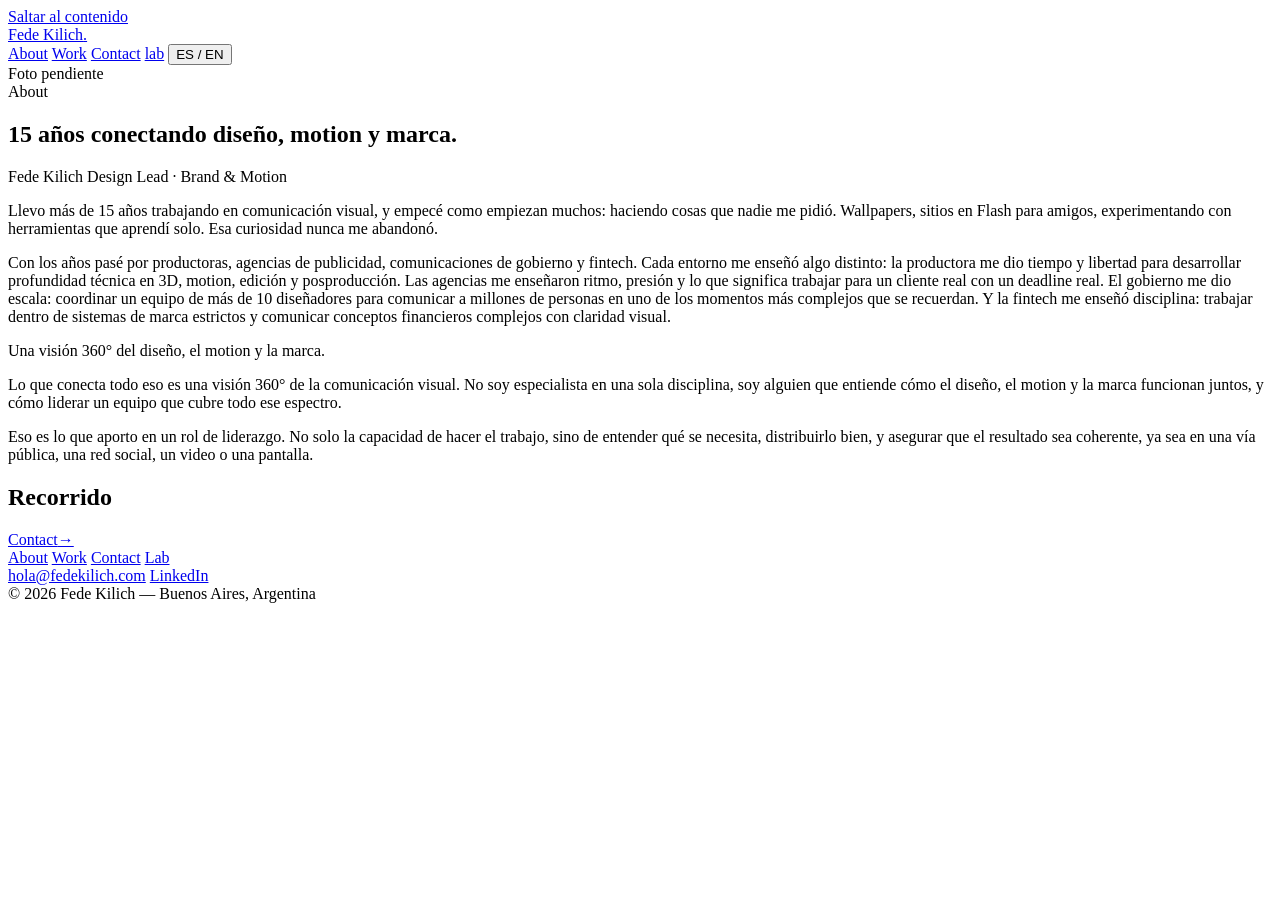
==== about.html @ 39ba639b "Add portfolio preview: root pages" ====
<!DOCTYPE html>
<html lang="es">
<head>
<meta charset="utf-8">
<meta name="viewport" content="width=device-width, initial-scale=1">
<meta name="robots" content="noindex, nofollow">
<title data-i18n="pagina.about.title">About — Fede Kilich</title>
<meta name="description" data-i18n-content="pagina.about.description" content="Design Lead · Brand &amp; Motion. 15 años conectando diseño, motion y marca.">

<link rel="preconnect" href="https://fonts.googleapis.com">
<link rel="preconnect" href="https://fonts.gstatic.com" crossorigin>
<link href="https://fonts.googleapis.com/css2?family=Big+Shoulders+Display:wght@700;900&amp;family=Inter:wght@400;500;600;800&amp;display=swap" rel="stylesheet">

<link rel="modulepreload" href="assets/js/site.js">
<link rel="modulepreload" href="data/i18n.js">
<link rel="modulepreload" href="data/strings.js">

<link rel="stylesheet" href="assets/css/base.css">
<link rel="stylesheet" href="assets/css/about.css">
</head>
<body>

<a class="skip-link" href="#main" data-i18n="nav.skip">Saltar al contenido</a>

<header class="site-header">
  <div class="shell site-header__inner">
    <a class="wordmark" href="index.html">Fede Kilich<span>.</span></a>
    <nav class="site-nav" data-i18n-aria-label="nav.primary" aria-label="Navegación principal">
      <a class="site-nav__link" href="about.html" aria-current="page" data-i18n="nav.about">About</a>
      <a class="site-nav__link" href="all-work.html" data-i18n="nav.work">Work</a>
      <a class="site-nav__link" href="contact.html" data-i18n="nav.contact">Contact</a>
      <a class="site-nav__link site-nav__link--lab" href="lab.html" data-text="lab" data-i18n="nav.lab">lab</a>
      <button type="button" class="lang-toggle" data-i18n-aria-label="nav.langLabel" aria-label="Cambiar idioma a inglés">
        <span class="lang-toggle__opt is-active" data-lang="es">ES</span>
        <span aria-hidden="true">/</span>
        <span class="lang-toggle__opt" data-lang="en">EN</span>
      </button>
    </nav>
  </div>
</header>

<main id="main">

  <!-- Intro: foto + titular -->
  <section class="shell about-intro">
    <div class="about-photo">
      <!-- TODO: reemplazar por la foto real de Fede (PRD §8) -->
      <div class="about-photo__placeholder">
        <span class="about-photo__label" data-i18n="about.photoPending">Foto pendiente</span>
      </div>
    </div>
    <div>
      <span class="eyebrow about-intro__eyebrow" data-i18n="about.eyebrow">About</span>
      <h1 class="display about-intro__title" data-i18n="about.title">15 años conectando diseño, motion y marca.</h1>
      <div class="about-intro__meta">
        <span class="about-intro__name" data-i18n="about.name">Fede Kilich</span>
        <span class="about-intro__role" data-i18n="about.role">Design Lead · Brand &amp; Motion</span>
      </div>
    </div>
  </section>

  <!-- Narrativa -->
  <section class="shell about-story">
    <div class="about-story__split">
      <div class="about-story__lead">
        <p data-i18n="about.p1">Llevo más de 15 años trabajando en comunicación visual, y empecé como empiezan muchos: haciendo cosas que nadie me pidió. Wallpapers, sitios en Flash para amigos, experimentando con herramientas que aprendí solo. Esa curiosidad nunca me abandonó.</p>
        <p data-i18n="about.p2">Con los años pasé por productoras, agencias de publicidad, comunicaciones de gobierno y fintech. Cada entorno me enseñó algo distinto: la productora me dio tiempo y libertad para desarrollar profundidad técnica en 3D, motion, edición y posproducción. Las agencias me enseñaron ritmo, presión y lo que significa trabajar para un cliente real con un deadline real. El gobierno me dio escala: coordinar un equipo de más de 10 diseñadores para comunicar a millones de personas en uno de los momentos más complejos que se recuerdan. Y la fintech me enseñó disciplina: trabajar dentro de sistemas de marca estrictos y comunicar conceptos financieros complejos con claridad visual.</p>
      </div>
      <div class="about-story__aside">
        <p class="display about-story__quote" data-i18n="about.quote">Una visión 360° del diseño, el motion y la marca.</p>
      </div>
    </div>
    <div class="about-story__rest">
      <p data-i18n="about.p3">Lo que conecta todo eso es una visión 360° de la comunicación visual. No soy especialista en una sola disciplina, soy alguien que entiende cómo el diseño, el motion y la marca funcionan juntos, y cómo liderar un equipo que cubre todo ese espectro.</p>
      <p data-i18n="about.p4">Eso es lo que aporto en un rol de liderazgo. No solo la capacidad de hacer el trabajo, sino de entender qué se necesita, distribuirlo bien, y asegurar que el resultado sea coherente, ya sea en una vía pública, una red social, un video o una pantalla.</p>
    </div>
  </section>

  <!-- Recorrido -->
  <section class="shell about-path">
    <h2 class="display about-path__title" data-i18n="about.timelineTitle">Recorrido</h2>

    <div class="timeline" id="timeline">
      <span class="timeline__track" aria-hidden="true"></span>
      <span class="timeline__fill" aria-hidden="true"></span>
      <!-- Los hitos los construye assets/js/about.js -->
      <div class="timeline__rows" id="timeline-rows"></div>
    </div>

    <div class="about-path__cta">
      <a class="btn-ghost" href="contact.html">
        <span data-i18n="nav.contact">Contact</span><span aria-hidden="true">→</span>
      </a>
    </div>
  </section>

</main>

<footer class="site-footer">
  <div class="shell site-footer__inner">
    <nav class="site-footer__nav" data-i18n-aria-label="nav.footer" aria-label="Navegación del pie">
      <a href="about.html" data-i18n="nav.about">About</a>
      <a href="all-work.html" data-i18n="nav.work">Work</a>
      <a href="contact.html" data-i18n="nav.contact">Contact</a>
      <a class="is-lab" href="lab.html">Lab</a>
    </nav>
    <div class="site-footer__links">
      <!-- TODO: email definitivo pendiente de confirmar (PRD §5.6) -->
      <a href="contact.html">hola@fedekilich.com</a>
      <a href="https://www.linkedin.com/in/fedekilich" target="_blank" rel="noopener">LinkedIn</a>
    </div>
    <span class="site-footer__meta">
      <span data-i18n="footer.rights">© 2026 Fede Kilich</span> —
      <span data-i18n="footer.location">Buenos Aires, Argentina</span>
    </span>
  </div>
</footer>

<script type="module" src="assets/js/about.js"></script>
</body>
</html>
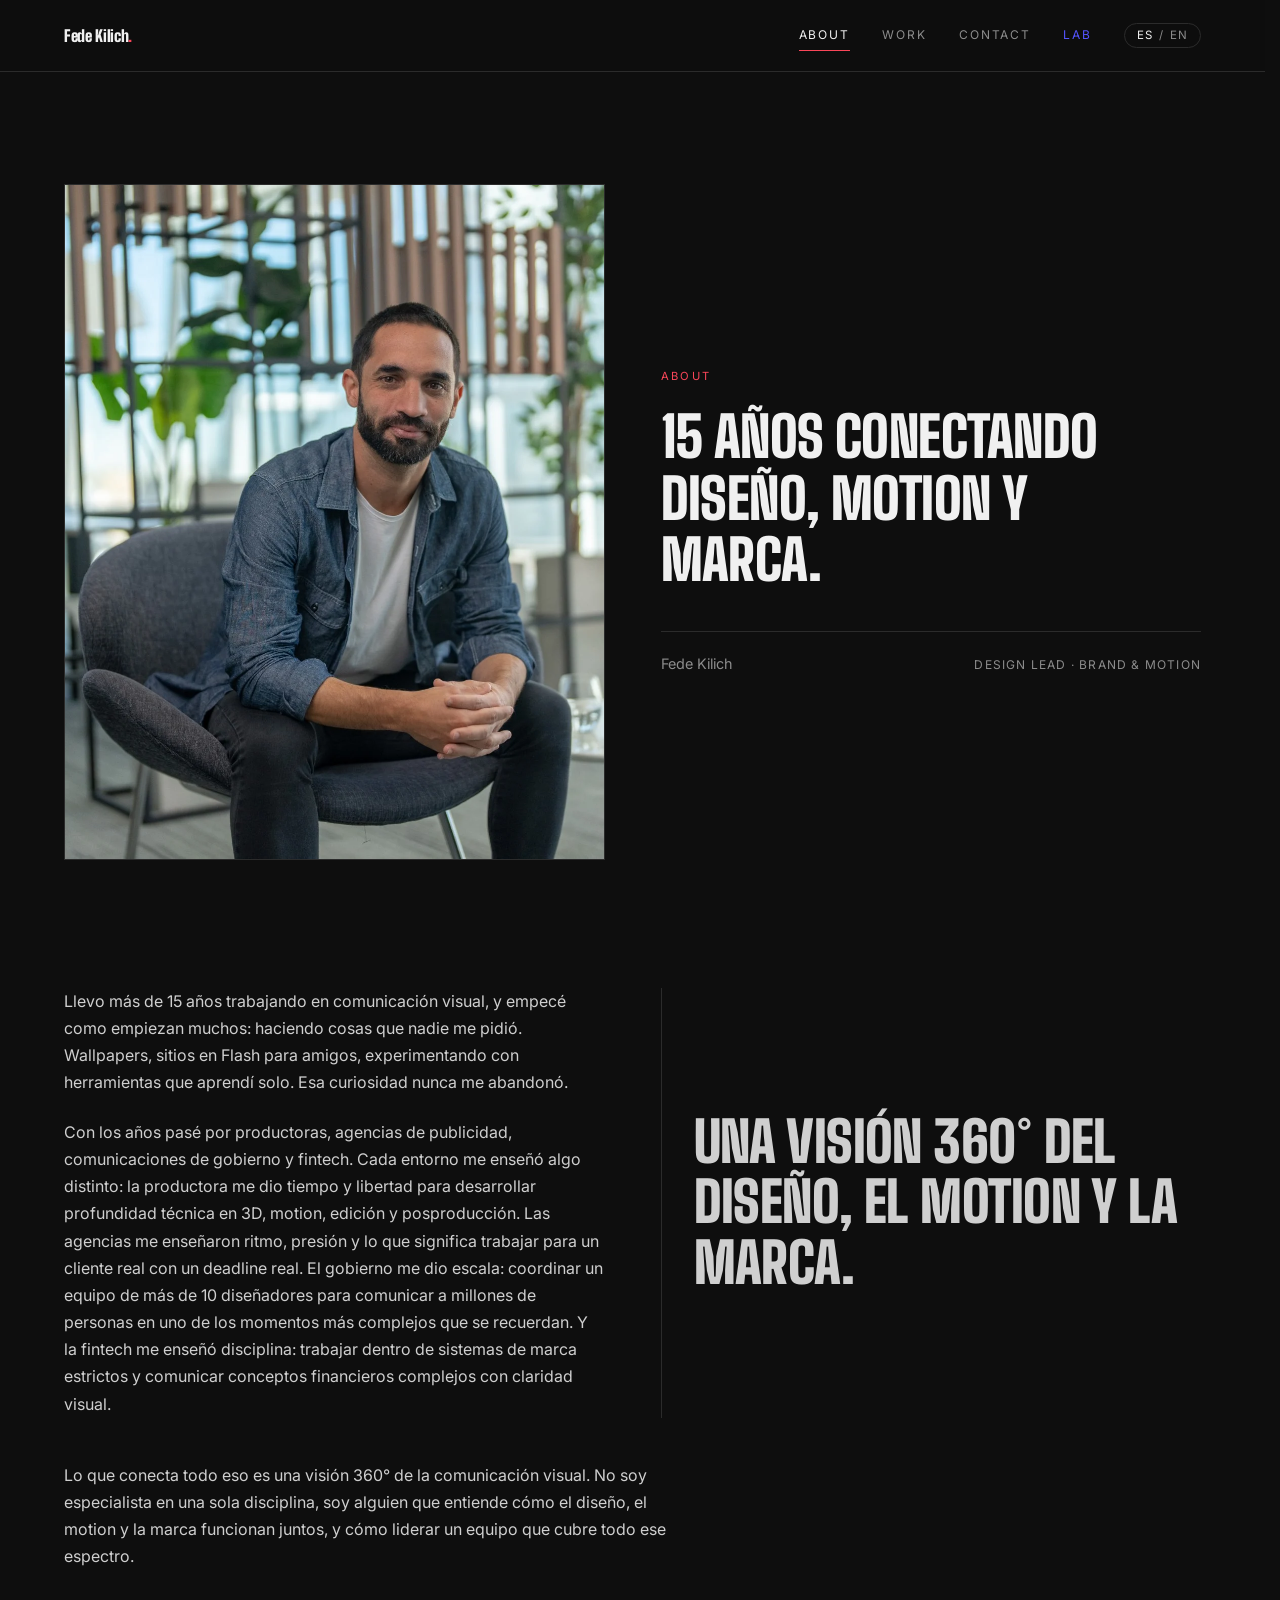
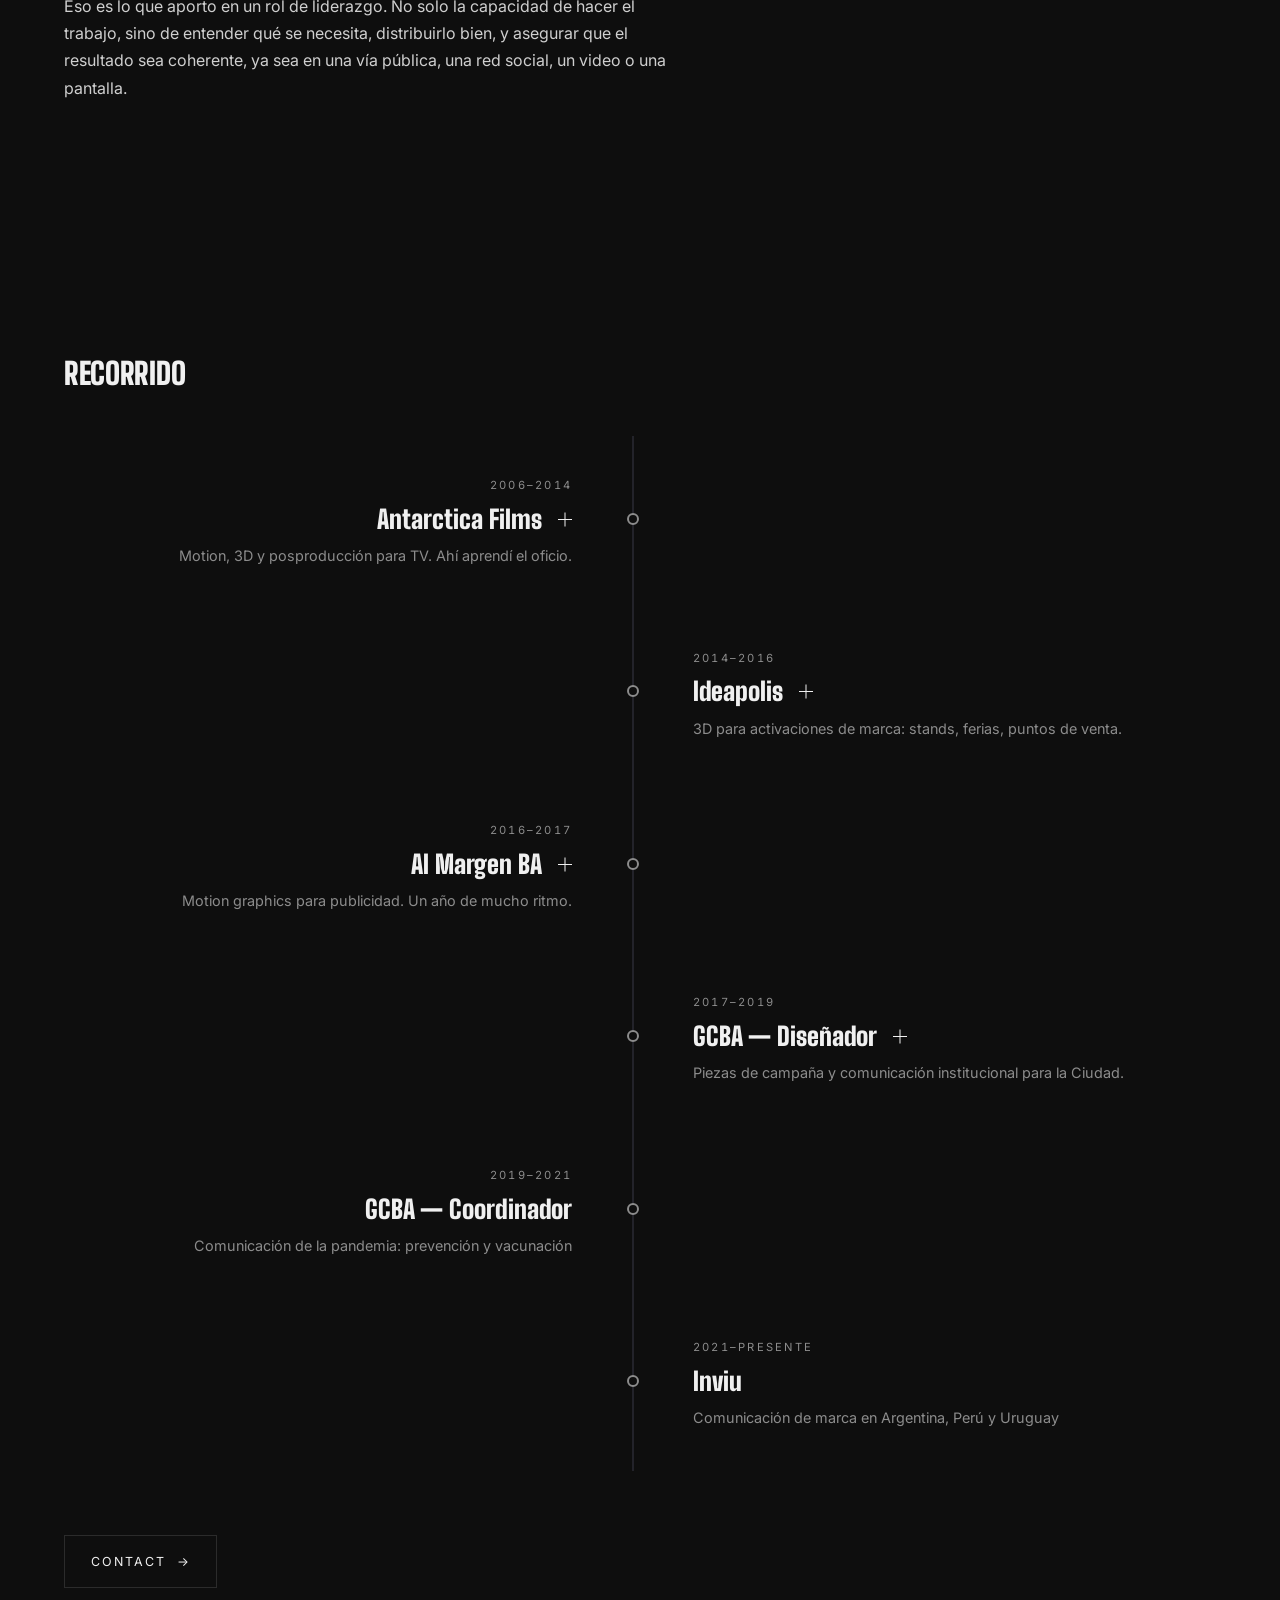
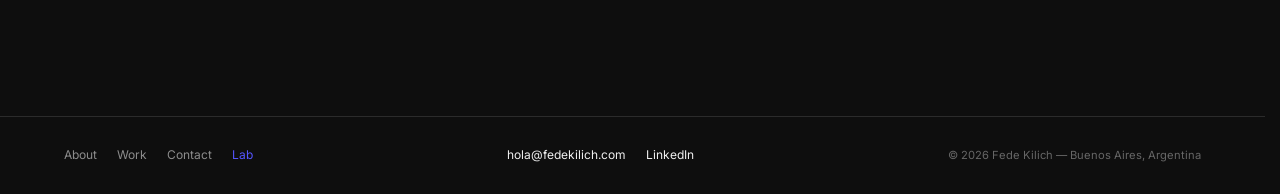
==== commit 29e4ab15: "La foto de About, en lugar del recuadro pendiente Retrato recortado a 4:5 para el hueco de la intro," ====
--- a/about.html
+++ b/about.html
@@ -44,10 +44,12 @@
   <!-- Intro: foto + titular -->
   <section class="shell about-intro">
     <div class="about-photo">
-      <!-- TODO: reemplazar por la foto real de Fede (PRD §8) -->
-      <div class="about-photo__placeholder">
-        <span class="about-photo__label" data-i18n="about.photoPending">Foto pendiente</span>
-      </div>
+      <img class="about-photo__img"
+           src="assets/img/fede-kilich-retrato.webp"
+           width="1066" height="1333"
+           decoding="async"
+           data-i18n-alt="about.photoAlt"
+           alt="Fede Kilich sentado, mirando a cámara.">
     </div>
     <div>
       <span class="eyebrow about-intro__eyebrow" data-i18n="about.eyebrow">About</span>
--- a/assets/css/base.css
+++ b/assets/css/base.css
@@ -0,0 +1,522 @@
+/* ============================================================
+   Fede Kilich — base
+   Tokens, reset, tipografía, header y footer compartidos.
+   ============================================================ */
+
+:root {
+  /* Paleta sitio principal */
+  --bg: #0e0e0e;
+  --surface: #161616;
+  --line: #2b2b2b;
+  --line-track: #23232a;
+  --text: #f0f0f0;
+  --text-soft: #cfcfcf;
+  --muted: #8c8c8c;
+  --muted-dim: #666;
+  --accent: #fa4659;
+  /* Acento de la sección Lab (mutación intencional) */
+  --lab: #5555ff;
+
+  --header-bg: rgba(14, 14, 14, 0.82);
+
+  /* Fondo de los bloques de media todavía sin material real */
+  --ph-bg:
+    radial-gradient(120% 120% at 15% 0%, rgba(250, 70, 89, 0.22) 0%, transparent 55%),
+    linear-gradient(140deg, #1a1a1a 0%, #0f0f0f 100%);
+
+  --font-display: "Big Shoulders Display", "Arial Narrow", sans-serif;
+  --font-body: "Inter", system-ui, -apple-system, "Segoe UI", sans-serif;
+
+  /* Grilla del sitio */
+  --shell-max: 1440px;
+  --shell-pad: clamp(1.25rem, 5vw, 5rem);
+
+  /* Escalas tipográficas recurrentes */
+  --fs-display: clamp(1.9rem, 4.4vw, 3.5rem);
+  --fs-section: clamp(1.4rem, 3vw, 1.9rem);
+  --fs-nav: 0.75rem;
+  --fs-eyebrow: 0.7rem;
+
+  --ease-out: cubic-bezier(0.22, 1, 0.36, 1);
+}
+
+*,
+*::before,
+*::after { box-sizing: border-box; }
+
+html {
+  -webkit-text-size-adjust: 100%;
+  /* La barra de scroll reserva su lugar siempre. Sin esto, pasar de una página
+     que scrollea a una que no —o el momento en que llegan los datos y la página
+     crece— cambia el ancho útil 15px y corre todo el contenido de costado. */
+  scrollbar-gutter: stable;
+}
+
+body {
+  margin: 0;
+  background: var(--bg);
+  color: var(--text);
+  font-family: var(--font-body);
+  font-size: 1rem;
+  line-height: 1.7;
+  overflow-x: hidden;
+  -webkit-font-smoothing: antialiased;
+
+  /* El footer queda abajo aunque la página sea corta */
+  display: flex;
+  flex-direction: column;
+  min-height: 100vh;
+}
+
+main { flex: 1 0 auto; }
+
+::selection { background: var(--accent); color: #fff; }
+
+img, video { max-width: 100%; display: block; }
+
+/* Una clase con display propio le gana a [hidden] si no forzamos */
+[hidden] { display: none !important; }
+
+/* Foco visible y consistente en todo lo interactivo */
+:where(a, button, [tabindex]):focus-visible {
+  outline: 2px solid var(--accent);
+  outline-offset: 3px;
+  border-radius: 2px;
+}
+
+.u-visually-hidden {
+  position: absolute;
+  width: 1px; height: 1px;
+  padding: 0; margin: -1px;
+  overflow: hidden;
+  clip-path: inset(50%);
+  white-space: nowrap;
+}
+
+/* Salto directo al contenido para navegación por teclado */
+.skip-link {
+  position: absolute;
+  left: var(--shell-pad);
+  top: -100%;
+  z-index: 200;
+  padding: 0.75rem 1.25rem;
+  background: var(--accent);
+  color: #fff;
+  font-size: var(--fs-nav);
+  text-transform: uppercase;
+  letter-spacing: 0.16em;
+  text-decoration: none;
+}
+.skip-link:focus-visible { top: 0.75rem; }
+
+/* --- Contenedor de página ------------------------------------ */
+.shell {
+  width: 100%;
+  max-width: var(--shell-max);
+  margin-inline: auto;
+  padding-inline: var(--shell-pad);
+}
+
+/* --- Tipografía compartida ----------------------------------- */
+.display {
+  font-family: var(--font-display);
+  font-weight: 900;
+  text-transform: uppercase;
+  line-height: 1.1;
+  letter-spacing: -0.01em;
+  margin: 0;
+}
+
+.eyebrow {
+  display: block;
+  font-size: var(--fs-eyebrow);
+  text-transform: uppercase;
+  letter-spacing: 0.22em;
+  color: var(--accent);
+}
+
+/* --- Header --------------------------------------------------- */
+.site-header {
+  position: sticky;
+  top: 0;
+  z-index: 100;
+  min-height: 72px;
+  display: flex;
+  align-items: center;
+  background: var(--header-bg);
+  backdrop-filter: blur(14px);
+  -webkit-backdrop-filter: blur(14px);
+  border-bottom: 1px solid var(--line);
+}
+
+.site-header__inner {
+  display: flex;
+  align-items: center;
+  justify-content: space-between;
+  flex-wrap: wrap;
+  gap: 0.75rem 1.5rem;
+}
+
+.wordmark {
+  font-family: var(--font-display);
+  font-weight: 900;
+  font-size: 1rem;
+  letter-spacing: -0.02em;
+  white-space: nowrap;
+  color: var(--text);
+  text-decoration: none;
+}
+.wordmark span { color: var(--accent); }
+
+.site-nav {
+  display: flex;
+  align-items: center;
+  gap: clamp(0.75rem, 2.5vw, 2.25rem);
+  flex-wrap: wrap;
+}
+
+.site-nav__link {
+  position: relative;
+  padding-block: 0.35rem;
+  font-size: var(--fs-nav);
+  text-transform: uppercase;
+  letter-spacing: 0.16em;
+  color: var(--muted);
+  text-decoration: none;
+  transition: color 0.25s ease;
+}
+
+/* Subrayado de acento: entra desde la izquierda, sale hacia la derecha.
+   El link a Lab queda afuera — sus dos pseudo son las copias del glitch, y su
+   subrayado (azul, no magenta) se dibuja con background más abajo. */
+.site-nav__link:not(.site-nav__link--lab)::after {
+  content: "";
+  position: absolute;
+  left: 0;
+  bottom: 0;
+  width: 100%;
+  height: 1px;
+  background: var(--accent);
+  transform: scaleX(0);
+  transform-origin: right;
+  transition: transform 0.35s var(--ease-out);
+}
+
+.site-nav__link:hover { color: var(--text); }
+.site-nav__link[aria-current="page"] { color: var(--text); }
+
+.site-nav__link:not(.site-nav__link--lab):hover::after,
+.site-nav__link:not(.site-nav__link--lab)[aria-current="page"]::after {
+  transform: scaleX(1);
+  transform-origin: left;
+}
+/* ─── Item "Lab" del nav ──────────────────────────────────────────────────
+   El subrayado se dibuja con background en vez de ::after, para dejar los dos
+   pseudo-elementos libres: son las copias del glitch de hover.
+   ---------------------------------------------------------------------- */
+.site-nav__link--lab {
+  color: var(--lab);
+  background-image: linear-gradient(var(--lab), var(--lab));
+  background-repeat: no-repeat;
+  background-position: 100% 100%;
+  background-size: 0 1px;
+  transition: background-size 0.35s var(--ease-out), color 0.25s ease;
+}
+.site-nav__link--lab:hover {
+  color: var(--lab);
+  background-position: 0 100%;
+  background-size: 100% 1px;
+}
+
+/* Glitch corto al entrar el hover — una sola pasada, 180ms.
+   Se omite en touch (sin hover) y con prefers-reduced-motion. */
+@media (hover: hover) and (pointer: fine) and (prefers-reduced-motion: no-preference) {
+  .site-nav__link--lab::before,
+  .site-nav__link--lab::after {
+    content: "";
+    position: absolute;
+    left: 0;
+    top: 0;
+    padding-block: inherit;
+    white-space: nowrap;
+    pointer-events: none;
+    opacity: 0;
+  }
+
+  /* El texto duplicado sólo existe mientras dura el hover: fuera de ahí no
+     hay nada que un lector de pantalla pueda leer de más. */
+  .site-nav__link--lab:hover::before,
+  .site-nav__link--lab:hover::after { content: attr(data-text); }
+
+  .site-nav__link--lab:hover { animation: lab-nav-shift 180ms steps(1, end) 1; }
+
+  /* Canales fijos: el split tiene que leerse rojo/cian, no seguir al acento */
+  .site-nav__link--lab:hover::before {
+    color: #fa4659;
+    animation: lab-nav-rojo 180ms steps(1, end) 1;
+  }
+  .site-nav__link--lab:hover::after {
+    color: #4dffff;
+    animation: lab-nav-cian 180ms steps(1, end) 1;
+  }
+
+  @keyframes lab-nav-shift {
+    0%   { transform: translateX(0); }
+    22%  { transform: translateX(3px); }
+    44%  { transform: translateX(-2px); }
+    66%  { transform: translateX(1px); }
+    80%, 100% { transform: translateX(0); }
+  }
+
+  /* Las copias hacen RGB split y block displacement a la vez: cada una se
+     recorta en una franja distinta del label y se corre para su lado. */
+  @keyframes lab-nav-rojo {
+    0%   { opacity: 0; transform: translateX(0); clip-path: inset(0 0 55% 0); }
+    22%  { opacity: 0.9; transform: translateX(-2px); clip-path: inset(0 0 55% 0); }
+    44%  { opacity: 0.9; transform: translateX(-4px); clip-path: inset(38% 0 22% 0); }
+    66%  { opacity: 0.75; transform: translateX(-1px); clip-path: inset(0 0 62% 0); }
+    80%, 100% { opacity: 0; transform: translateX(0); }
+  }
+  @keyframes lab-nav-cian {
+    0%   { opacity: 0; transform: translateX(0); clip-path: inset(52% 0 0 0); }
+    22%  { opacity: 0.9; transform: translateX(2px); clip-path: inset(52% 0 0 0); }
+    44%  { opacity: 0.9; transform: translateX(4px); clip-path: inset(20% 0 45% 0); }
+    66%  { opacity: 0.75; transform: translateX(1px); clip-path: inset(60% 0 0 0); }
+    80%, 100% { opacity: 0; transform: translateX(0); }
+  }
+}
+
+.lang-toggle {
+  display: flex;
+  align-items: center;
+  gap: 0.35rem;
+  font-family: var(--font-body);
+  font-size: 0.72rem;
+  letter-spacing: 0.1em;
+  background: none;
+  border: 1px solid var(--line);
+  border-radius: 999px;
+  padding: 0.3rem 0.75rem;
+  color: var(--muted);
+  cursor: pointer;
+  transition: border-color 0.25s ease;
+}
+.lang-toggle:hover { border-color: var(--muted); }
+.lang-toggle__opt { color: var(--muted); transition: color 0.25s ease; }
+.lang-toggle__opt.is-active { color: var(--text); }
+
+/* --- Footer --------------------------------------------------- */
+.site-footer {
+  border-top: 1px solid var(--line);
+  padding-block: 1.75rem;
+}
+
+.site-footer__inner {
+  display: flex;
+  flex-wrap: wrap;
+  align-items: baseline;
+  justify-content: space-between;
+  gap: 0.85rem 2rem;
+}
+
+.site-footer__nav,
+.site-footer__links {
+  display: flex;
+  gap: 1.25rem;
+  flex-wrap: wrap;
+}
+
+.site-footer a {
+  font-size: var(--fs-nav);
+  text-decoration: none;
+  transition: color 0.25s ease;
+}
+.site-footer__nav a { color: var(--muted); }
+.site-footer__nav a:hover { color: var(--text); }
+.site-footer__nav a.is-lab { color: var(--lab); }
+.site-footer__links a { color: var(--text); }
+.site-footer__links a:hover { color: var(--accent); }
+
+.site-footer__meta {
+  font-size: var(--fs-eyebrow);
+  color: var(--muted-dim);
+}
+
+/* --- Botón / link de acción ----------------------------------- */
+.btn-ghost {
+  display: inline-flex;
+  align-items: center;
+  gap: 0.7rem;
+  font-family: var(--font-body);
+  font-size: 0.78rem;
+  text-transform: uppercase;
+  letter-spacing: 0.16em;
+  padding: 0.95rem 1.6rem;
+  border: 1px solid var(--line);
+  color: var(--text);
+  text-decoration: none;
+  background: none;
+  cursor: pointer;
+  transition: border-color 0.25s ease, background 0.25s ease;
+}
+.btn-ghost:hover {
+  border-color: var(--accent);
+  background: var(--surface);
+}
+
+/* --- Preferencia de movimiento reducido ----------------------- */
+@media (prefers-reduced-motion: reduce) {
+  *,
+  *::before,
+  *::after {
+    animation-duration: 0.001ms !important;
+    animation-iteration-count: 1 !important;
+    transition-duration: 0.001ms !important;
+    scroll-behavior: auto !important;
+  }
+}
+
+/* ============================================================
+   Componentes compartidos entre páginas
+   ============================================================ */
+
+/* --- Encabezado de página (eyebrow + título + intro) ---------- */
+.page-hero { padding-top: clamp(3rem, 9vw, 7rem); }
+.page-hero__eyebrow { margin-bottom: 1.25rem; }
+.page-hero__title { font-size: clamp(2.25rem, 7vw, 5.5rem); }
+.page-hero__intro {
+  max-width: 52ch;
+  margin: 1.5rem 0 0;
+  font-size: clamp(1rem, 1.6vw, 1.25rem);
+  color: var(--muted);
+  line-height: 1.6;
+}
+
+/* --- Placeholder de media (hasta cargar imágenes/videos reales) */
+.media-ph {
+  position: relative;
+  overflow: hidden;
+  background: var(--surface);
+  border: 1px solid var(--line);
+  transition: border-color 0.3s ease;
+}
+.media-ph__inner {
+  position: relative;
+  width: 100%;
+  height: 100%;
+  display: grid;
+  place-items: center;
+  background: var(--ph-bg);
+}
+.media-ph__label {
+  position: relative;
+  z-index: 1;
+  text-align: center;
+  padding: 1.5rem;
+  font-size: 0.72rem;
+  letter-spacing: 0.2em;
+  text-transform: uppercase;
+  color: var(--muted);
+}
+.media-ph__name {
+  display: block;
+  font-family: var(--font-display);
+  font-weight: 900;
+  font-size: clamp(1.1rem, 2.4vw, 2rem);
+  letter-spacing: -0.02em;
+  color: rgba(240, 240, 240, 0.55);
+  margin-bottom: 0.5rem;
+  text-transform: none;
+}
+
+/* Variante con imagen real: mismo marco, la foto llena el cuadro */
+.media-ph--foto .media-ph__img {
+  display: block;
+  width: 100%;
+  height: 100%;
+  object-fit: cover;
+}
+
+/* --- Card de caso (Home y All Works) -------------------------- */
+.case-grid {
+  display: grid;
+  gap: clamp(2rem, 5vw, 4.5rem);
+  grid-template-columns: repeat(auto-fit, minmax(280px, 1fr));
+}
+
+.case-card {
+  display: block;
+  position: relative;
+  text-decoration: none;
+  color: inherit;
+}
+.case-card__media { aspect-ratio: 4 / 3; }
+.case-card:hover .media-ph { border-color: var(--accent); }
+.case-card:hover .case-card__title { color: var(--accent); }
+
+.case-card__meta {
+  display: flex;
+  align-items: baseline;
+  justify-content: space-between;
+  gap: 1rem;
+  margin-top: 1.25rem;
+}
+.case-card__client {
+  font-size: 0.72rem;
+  letter-spacing: 0.14em;
+  text-transform: uppercase;
+  color: var(--muted);
+}
+.case-card__title {
+  font-family: var(--font-display);
+  font-weight: 900;
+  text-transform: uppercase;
+  letter-spacing: -0.01em;
+  font-size: clamp(1.4rem, 2.6vw, 2.25rem);
+  margin: 0.35rem 0 0;
+  transition: color 0.25s ease;
+}
+.case-card__line {
+  font-size: 0.85rem;
+  color: var(--muted);
+  margin: 0.5rem 0 0;
+  max-width: 46ch;
+}
+.case-card__index {
+  font-size: var(--fs-eyebrow);
+  letter-spacing: 0.2em;
+  color: var(--muted);
+  font-variant-numeric: tabular-nums;
+}
+
+.tag-list {
+  display: flex;
+  flex-wrap: wrap;
+  gap: 0.5rem;
+  margin: 1rem 0 0;
+  list-style: none;
+  padding: 0;
+}
+.tag {
+  font-size: 0.66rem;
+  letter-spacing: 0.14em;
+  text-transform: uppercase;
+  color: var(--muted);
+  border: 1px solid var(--line);
+  padding: 0.3rem 0.7rem;
+  border-radius: 999px;
+}
+
+/* --- Estado "no encontrado" (work.html / lab-work.html) ------- */
+.not-found {
+  padding-top: 6rem;
+  text-align: center;
+}
+.not-found__title {
+  font-size: clamp(1.75rem, 4vw, 3rem);
+  margin: 0;
+}
+.not-found .btn-ghost { margin-top: 2rem; }
+
+/* Variante angosta del contenedor (Contact) */
+.shell--narrow { max-width: 40rem; }
--- a/assets/css/about.css
+++ b/assets/css/about.css
@@ -0,0 +1,278 @@
+/* ============================================================
+   Fede Kilich — About
+   ============================================================ */
+
+/* --- Intro: foto + titular ----------------------------------- */
+.about-intro {
+  padding-top: clamp(3rem, 9vw, 7rem);
+  display: grid;
+  grid-template-columns: repeat(auto-fit, minmax(240px, 1fr));
+  gap: clamp(2rem, 5vw, 3.5rem);
+  align-items: center;
+}
+
+.about-photo {
+  aspect-ratio: 4 / 5;
+  width: 100%;
+  position: relative;
+  overflow: hidden;
+  background: var(--surface);
+  border: 1px solid var(--line);
+}
+
+/* La foto ya viene recortada en 4:5, igual que el recuadro: object-fit la deja
+   entrar sin deformarse si algún día se cambia una de las dos proporciones. */
+.about-photo__img {
+  width: 100%;
+  height: 100%;
+  object-fit: cover;
+  object-position: 50% 38%;
+}
+
+.about-intro__eyebrow { margin-bottom: 1.25rem; }
+
+.about-intro__title {
+  font-size: var(--fs-display);
+  max-width: 16ch;
+}
+
+.about-intro__meta {
+  display: flex;
+  justify-content: space-between;
+  align-items: baseline;
+  gap: 1.5rem;
+  margin-top: clamp(1.75rem, 4vw, 2.5rem);
+  border-top: 1px solid var(--line);
+  padding-top: 1.25rem;
+}
+
+.about-intro__name { font-size: 0.9rem; color: var(--muted); }
+
+.about-intro__role {
+  font-size: var(--fs-nav);
+  letter-spacing: 0.1em;
+  text-transform: uppercase;
+  color: var(--muted);
+  text-align: right;
+}
+
+/* --- Narrativa ------------------------------------------------ */
+.about-story { padding-block: clamp(4rem, 10vw, 9rem); }
+
+.about-story__split {
+  display: grid;
+  grid-template-columns: repeat(auto-fit, minmax(240px, 1fr));
+  gap: clamp(2rem, 5vw, 3.5rem);
+}
+
+.about-story p { color: var(--text-soft); }
+
+.about-story__lead p { margin: 0 0 1.4em; }
+.about-story__lead p:last-child { margin-bottom: 0; }
+
+.about-story__aside {
+  border-left: 1px solid var(--line);
+  padding-left: clamp(1.5rem, 3vw, 2rem);
+  display: flex;
+  align-items: center;
+}
+
+.about-story__quote {
+  font-size: var(--fs-display);
+  line-height: 1.08;
+  color: var(--accent);
+}
+
+.about-story__rest { max-width: 62ch; }
+.about-story__rest p { margin: 1.4em 0 0; }
+.about-story__rest p:first-child { margin-top: clamp(2rem, 4vw, 2.75rem); }
+
+/* --- Recorrido (timeline) ------------------------------------- */
+.about-path { padding-block: clamp(4rem, 10vw, 9rem); }
+
+.about-path__title {
+  margin-bottom: clamp(2rem, 5vw, 3rem);
+  font-size: var(--fs-section);
+  line-height: 1;
+  color: var(--text);
+}
+
+.timeline {
+  position: relative;
+  /* Progreso de la línea de acento, actualizado por about.js al scrollear */
+  --fill: 0%;
+}
+
+.timeline__track,
+.timeline__fill {
+  position: absolute;
+  left: 50%;
+  transform: translateX(-50%);
+  width: 2px;
+}
+.timeline__track { top: 0; bottom: 0; background: var(--line-track); }
+.timeline__fill { top: 0; height: var(--fill); background: var(--accent); }
+
+.tl-row {
+  position: relative;
+  display: grid;
+  grid-template-columns: 1fr 44px 1fr;
+  grid-template-rows: auto auto auto;
+  column-gap: clamp(1.25rem, 3vw, 2.5rem);
+  padding-block: clamp(1.5rem, 3.5vw, 2.5rem);
+  opacity: 0;
+  transition:
+    opacity 0.7s var(--ease-out),
+    transform 0.7s var(--ease-out);
+}
+
+.tl-row--left { transform: translateX(-28px); }
+.tl-row--right { transform: translateX(28px); }
+.tl-row.is-visible { opacity: 1; transform: translateX(0); }
+
+.tl-row__period,
+.tl-row__heading,
+.tl-row__body { grid-column: 3; text-align: left; }
+
+.tl-row--left .tl-row__period,
+.tl-row--left .tl-row__heading,
+.tl-row--left .tl-row__body { grid-column: 1; text-align: right; }
+
+.tl-row__period {
+  grid-row: 1;
+  display: block;
+  font-size: var(--fs-eyebrow);
+  letter-spacing: 0.2em;
+  text-transform: uppercase;
+  color: var(--muted);
+  font-variant-numeric: tabular-nums;
+  margin-bottom: 0.6rem;
+}
+
+.tl-row__heading {
+  grid-row: 2;
+  margin: 0;
+  font-family: var(--font-display);
+  font-weight: 900;
+  text-transform: uppercase;
+  font-size: clamp(1.1rem, 2.2vw, 1.6rem);
+  letter-spacing: -0.01em;
+  line-height: 1.1;
+}
+
+.tl-row__toggle,
+.tl-row__static {
+  display: flex;
+  align-items: baseline;
+  gap: 1rem;
+  width: 100%;
+  padding: 0;
+  border: 0;
+  background: none;
+  color: var(--text);
+  font: inherit;
+  text-align: inherit;
+  justify-content: flex-start;
+}
+.tl-row__toggle { cursor: pointer; transition: color 0.25s ease; }
+.tl-row__toggle:hover { color: var(--accent); }
+/* Hito sin narrativa cargada: se comporta como texto, no como control */
+.tl-row__toggle:disabled,
+.tl-row__toggle:disabled:hover { cursor: default; color: var(--text); }
+
+.tl-row--left .tl-row__toggle,
+.tl-row--left .tl-row__static { justify-content: flex-end; }
+
+/* Icono +/− : dos barras, la vertical se oculta al abrir */
+.tl-plus {
+  position: relative;
+  flex: 0 0 auto;
+  width: 14px;
+  height: 14px;
+  align-self: center;
+}
+.tl-plus::before,
+.tl-plus::after {
+  content: "";
+  position: absolute;
+  inset: 50% 0 auto 0;
+  height: 1px;
+  background: currentColor;
+}
+.tl-plus::after {
+  transform: rotate(90deg);
+  transition: transform 0.3s var(--ease-out), opacity 0.3s ease;
+}
+[aria-expanded="true"] .tl-plus::after { transform: rotate(0deg); opacity: 0; }
+
+.tl-row__body { grid-row: 3; }
+
+.tl-row__teaser {
+  margin: 0.7rem 0 0;
+  font-size: 0.9rem;
+  color: var(--muted);
+}
+
+.tl-row__panel {
+  margin-top: 1.1rem;
+  animation: hitoAbrir 0.4s var(--ease-out) both;
+}
+.tl-row__panel[hidden] { display: none; }
+.tl-row__panel p {
+  font-size: 0.92rem;
+  margin: 0 0 1em;
+  color: var(--text-soft);
+}
+.tl-row__panel p:last-child { margin-bottom: 0; }
+
+@keyframes hitoAbrir {
+  from { opacity: 0; transform: translateY(-6px); }
+  to { opacity: 1; transform: none; }
+}
+
+.tl-row__dot {
+  grid-column: 2;
+  grid-row: 2;
+  justify-self: center;
+  align-self: center;
+  width: 12px;
+  height: 12px;
+  border-radius: 50%;
+  background: var(--bg);
+  border: 2px solid var(--muted);
+  transition: background 0.3s ease, border-color 0.3s ease;
+}
+.tl-row__dot.is-lit { background: var(--accent); border-color: var(--accent); }
+
+.about-path__cta { margin-top: clamp(2.5rem, 6vw, 4rem); }
+
+/* --- Timeline en una sola columna ----------------------------- */
+@media (max-width: 680px) {
+  .timeline__track,
+  .timeline__fill { left: 18px; transform: none; }
+
+  .tl-row { grid-template-columns: 36px 1fr; }
+
+  .tl-row--left,
+  .tl-row--right { transform: translateX(16px); }
+  .tl-row.is-visible { transform: translateX(0); }
+
+  .tl-row__period,
+  .tl-row__heading,
+  .tl-row__body,
+  .tl-row--left .tl-row__period,
+  .tl-row--left .tl-row__heading,
+  .tl-row--left .tl-row__body { grid-column: 2; text-align: left; }
+
+  .tl-row--left .tl-row__toggle,
+  .tl-row--left .tl-row__static { justify-content: flex-start; }
+
+  .tl-row__dot { grid-column: 1; }
+}
+
+/* Sin animación de entrada si el usuario pidió menos movimiento */
+@media (prefers-reduced-motion: reduce) {
+  .tl-row,
+  .tl-row--left,
+  .tl-row--right { opacity: 1; transform: none; }
+}
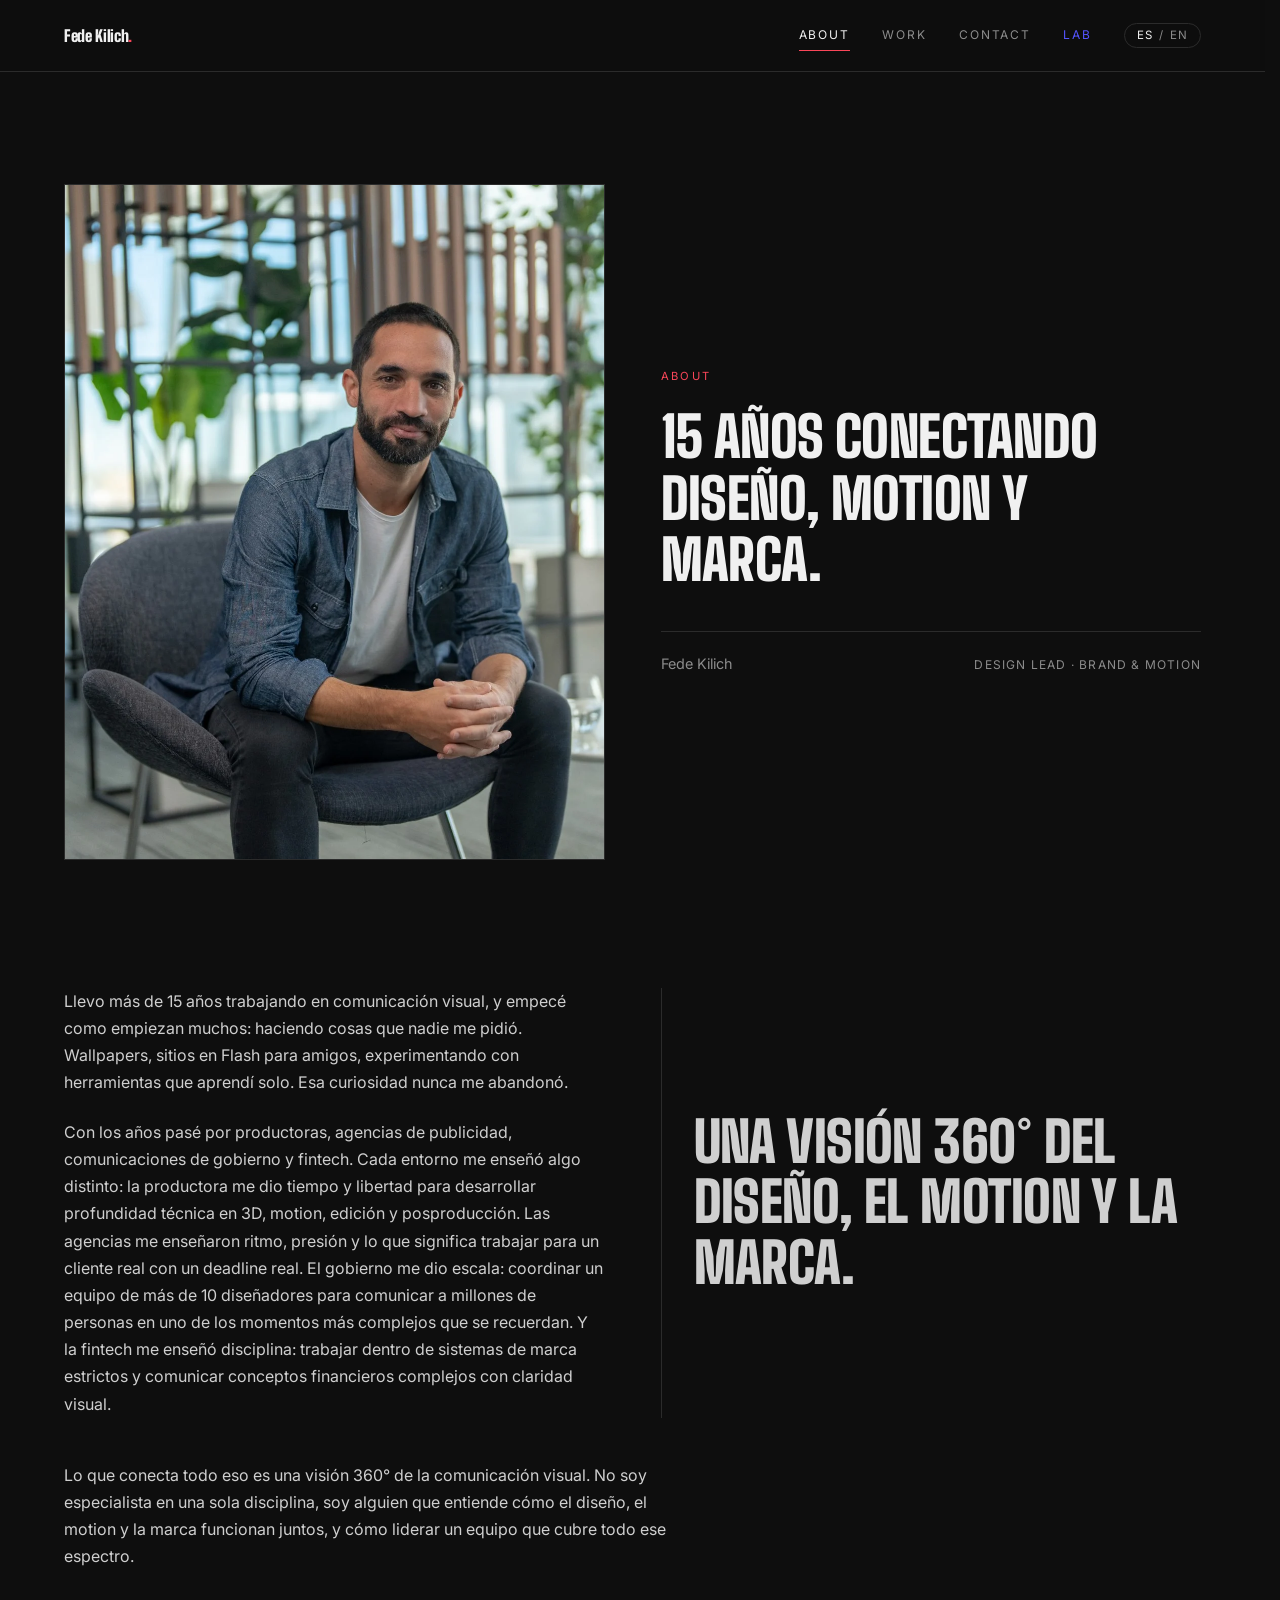
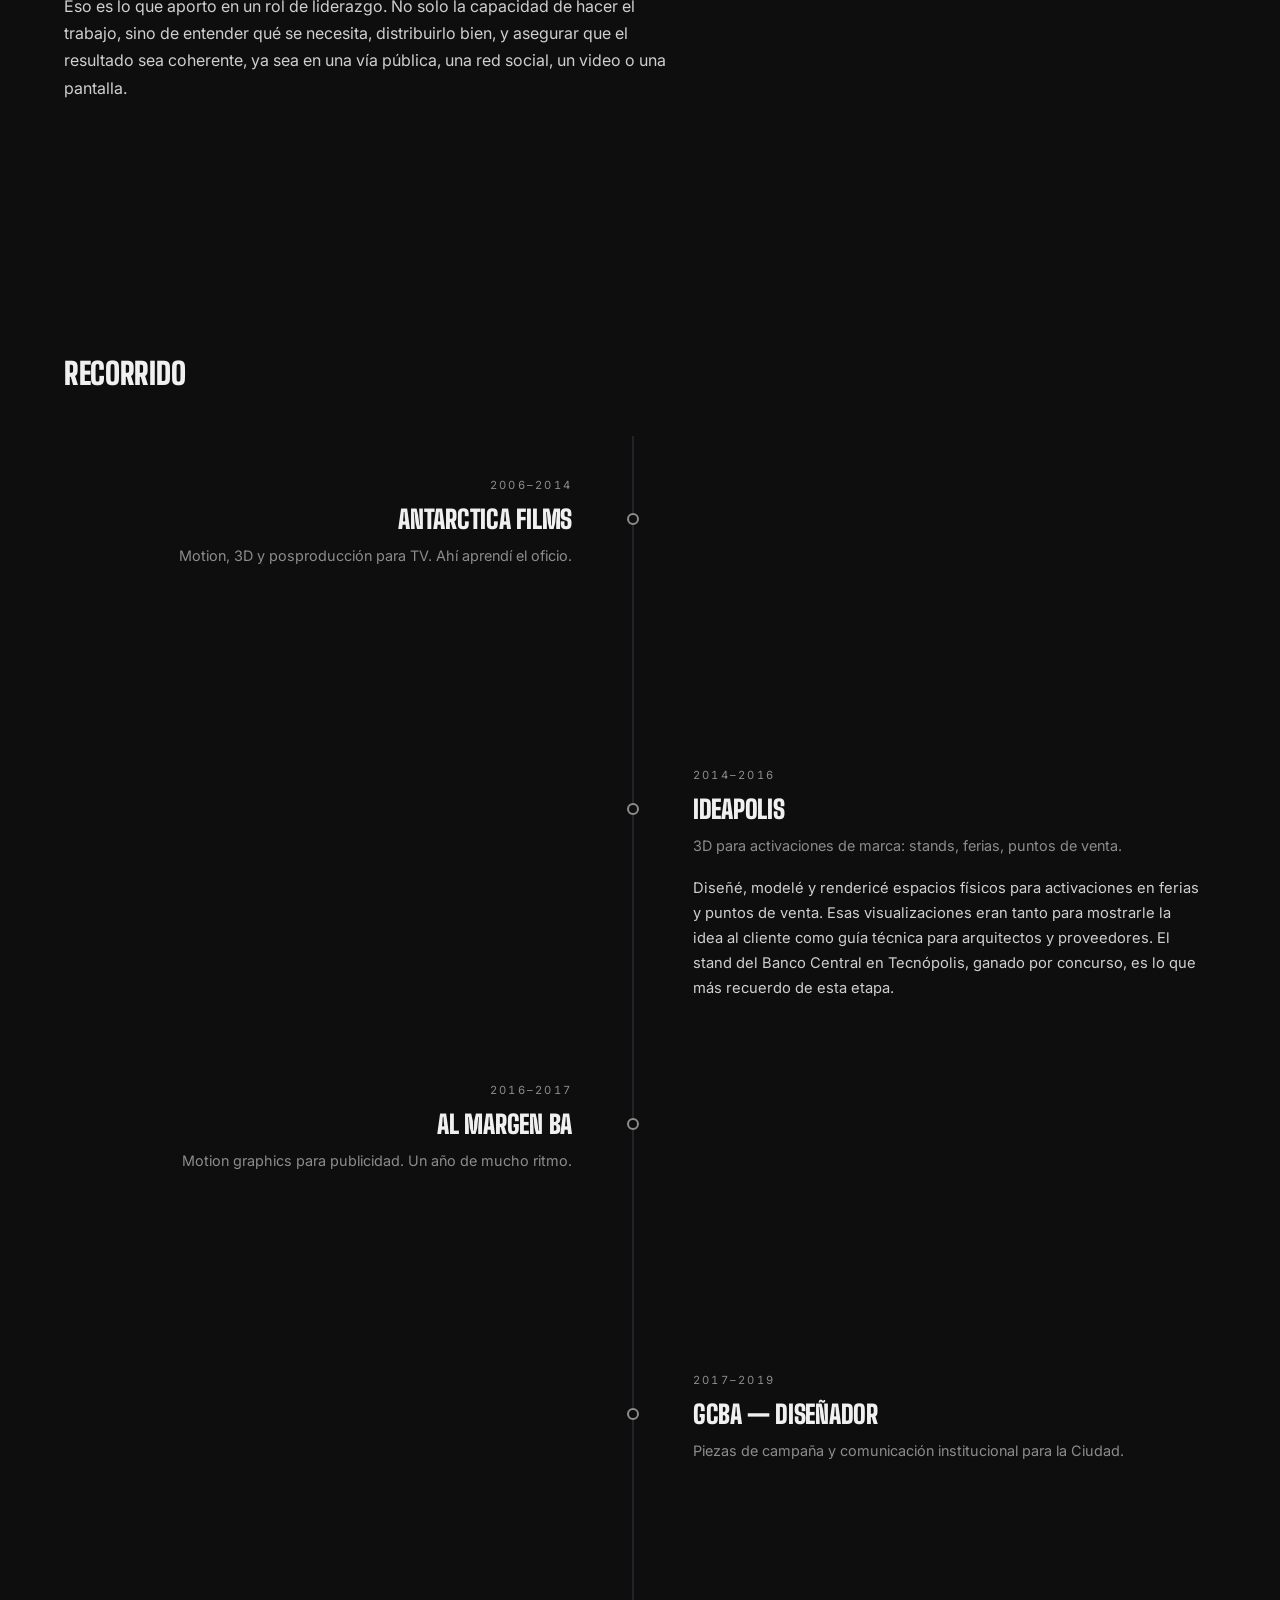
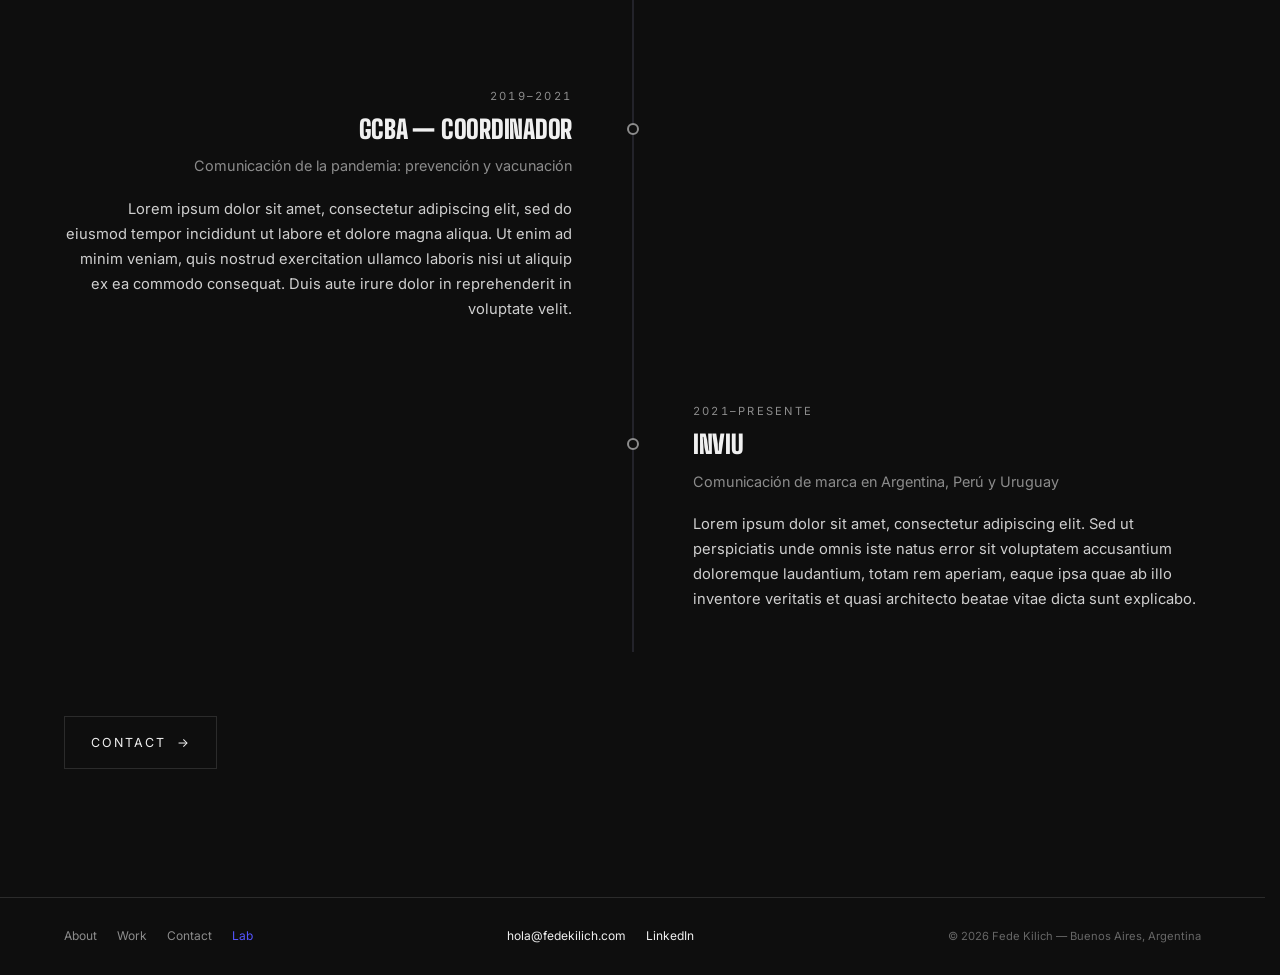
==== commit 957748ab: "La timeline del About se abre sola con el scroll, con el año de fondo Nadie apretaba el +, así que s" ====
--- a/about.html
+++ b/about.html
@@ -85,6 +85,10 @@
     <div class="timeline" id="timeline">
       <span class="timeline__track" aria-hidden="true"></span>
       <span class="timeline__fill" aria-hidden="true"></span>
+      <!-- Año gigante de fondo: lo pinta assets/js/about.js segun el scroll -->
+      <div class="timeline__year" id="timeline-year" aria-hidden="true">
+        <span class="timeline__year-num"></span>
+      </div>
       <!-- Los hitos los construye assets/js/about.js -->
       <div class="timeline__rows" id="timeline-rows"></div>
     </div>
--- a/assets/css/base.css
+++ b/assets/css/base.css
@@ -59,7 +59,9 @@
   font-family: var(--font-body);
   font-size: 1rem;
   line-height: 1.7;
-  overflow-x: hidden;
+  /* clip y no hidden: contiene el desborde horizontal igual, pero no crea
+     contenedor de scroll, que es lo que anula position:sticky adentro. */
+  overflow-x: clip;
   -webkit-font-smoothing: antialiased;
 
   /* El footer queda abajo aunque la página sea corta */
--- a/assets/css/about.css
+++ b/assets/css/about.css
@@ -109,9 +109,48 @@
   left: 50%;
   transform: translateX(-50%);
   width: 2px;
+  z-index: 1;
 }
 .timeline__track { top: 0; bottom: 0; background: var(--line-track); }
 .timeline__fill { top: 0; height: var(--fill); background: var(--accent); }
+
+/* --- Año gigante de fondo ------------------------------------- */
+/* Queda pegado a media altura mientras la sección pasa por delante. Vive en
+   una caja de alto 0 para no empujar ni un pixel del layout, y el número
+   desborda hacia arriba y abajo centrado sobre esa línea. */
+.timeline__year {
+  position: sticky;
+  top: 42vh;
+  z-index: 0;
+  height: 0;
+  display: flex;
+  justify-content: center;
+  pointer-events: none;
+  opacity: 0;
+  transition: opacity 0.6s var(--ease-out);
+}
+.timeline__year.is-on { opacity: 0.075; }
+
+.timeline__year-num {
+  font-family: var(--font-display);
+  font-weight: 900;
+  font-size: clamp(7rem, 22vw, 18rem);
+  line-height: 0.78;
+  letter-spacing: -0.03em;
+  color: var(--text);
+  /* Sin tabular-nums los dígitos cambian de ancho y el número bailotea
+     mientras incrementa */
+  font-variant-numeric: tabular-nums;
+  white-space: nowrap;
+  transform: translateY(-50%);
+}
+/* Cuando en vez de un año muestra la palabra de un período abierto */
+.timeline__year-num.is-word {
+  font-size: clamp(2.6rem, 9vw, 7rem);
+  letter-spacing: -0.01em;
+}
+
+.timeline__rows { position: relative; z-index: 2; }
 
 .tl-row {
   position: relative;
@@ -158,52 +197,21 @@
   font-size: clamp(1.1rem, 2.2vw, 1.6rem);
   letter-spacing: -0.01em;
   line-height: 1.1;
-}
-
-.tl-row__toggle,
+  transition: color 0.4s var(--ease-out);
+}
+/* El hito que se está leyendo se tiñe de acento, igual que su punto */
+.tl-row.is-active .tl-row__heading { color: var(--accent); }
+
+/* Ya no hay botón: el título es texto y la descripción la abre el scroll */
 .tl-row__static {
   display: flex;
   align-items: baseline;
   gap: 1rem;
   width: 100%;
-  padding: 0;
-  border: 0;
-  background: none;
-  color: var(--text);
-  font: inherit;
-  text-align: inherit;
+  color: inherit;
   justify-content: flex-start;
 }
-.tl-row__toggle { cursor: pointer; transition: color 0.25s ease; }
-.tl-row__toggle:hover { color: var(--accent); }
-/* Hito sin narrativa cargada: se comporta como texto, no como control */
-.tl-row__toggle:disabled,
-.tl-row__toggle:disabled:hover { cursor: default; color: var(--text); }
-
-.tl-row--left .tl-row__toggle,
 .tl-row--left .tl-row__static { justify-content: flex-end; }
-
-/* Icono +/− : dos barras, la vertical se oculta al abrir */
-.tl-plus {
-  position: relative;
-  flex: 0 0 auto;
-  width: 14px;
-  height: 14px;
-  align-self: center;
-}
-.tl-plus::before,
-.tl-plus::after {
-  content: "";
-  position: absolute;
-  inset: 50% 0 auto 0;
-  height: 1px;
-  background: currentColor;
-}
-.tl-plus::after {
-  transform: rotate(90deg);
-  transition: transform 0.3s var(--ease-out), opacity 0.3s ease;
-}
-[aria-expanded="true"] .tl-plus::after { transform: rotate(0deg); opacity: 0; }
 
 .tl-row__body { grid-row: 3; }
 
@@ -213,22 +221,25 @@
   color: var(--muted);
 }
 
+/* El panel nunca se saca del flujo: ocupa siempre su lugar y lo único que
+   cruza es la opacidad con un desplazamiento corto. Animar la altura movería
+   la página debajo del dedo justo mientras se lee. */
 .tl-row__panel {
   margin-top: 1.1rem;
-  animation: hitoAbrir 0.4s var(--ease-out) both;
-}
-.tl-row__panel[hidden] { display: none; }
+  opacity: 0;
+  transform: translateY(10px);
+  transition:
+    opacity 0.5s var(--ease-out),
+    transform 0.5s var(--ease-out);
+}
+.tl-row.is-active .tl-row__panel { opacity: 1; transform: none; }
+
 .tl-row__panel p {
   font-size: 0.92rem;
   margin: 0 0 1em;
   color: var(--text-soft);
 }
 .tl-row__panel p:last-child { margin-bottom: 0; }
-
-@keyframes hitoAbrir {
-  from { opacity: 0; transform: translateY(-6px); }
-  to { opacity: 1; transform: none; }
-}
 
 .tl-row__dot {
   grid-column: 2;
@@ -264,15 +275,46 @@
   .tl-row--left .tl-row__heading,
   .tl-row--left .tl-row__body { grid-column: 2; text-align: left; }
 
-  .tl-row--left .tl-row__toggle,
   .tl-row--left .tl-row__static { justify-content: flex-start; }
 
   .tl-row__dot { grid-column: 1; }
-}
-
-/* Sin animación de entrada si el usuario pidió menos movimiento */
+
+  /* En el teléfono entra un hito por pantalla, así que el cruce no se llega
+     a percibir y en cambio deja huecos grandes donde está el texto apagado.
+     Acá las descripciones quedan todas a la vista: la coreografía del scroll
+     la sostienen el punto encendido, el título en acento y el año. */
+  .tl-row__panel {
+    opacity: 1;
+    transform: none;
+    transition: none;
+  }
+
+  /* El año pasa a ser textura: más grande y más tenue, para que no compita
+     con el texto que ahora le cruza por encima a todo lo ancho */
+  .timeline__year.is-on { opacity: 0.05; }
+  .timeline__year-num { font-size: clamp(8rem, 44vw, 14rem); }
+  .timeline__year-num.is-word { font-size: clamp(2.4rem, 15vw, 5rem); }
+}
+
+/* Sin animación si el usuario pidió menos movimiento: todas las
+   descripciones quedan abiertas y el año no interpola */
+.timeline--estatico .tl-row__panel {
+  opacity: 1;
+  transform: none;
+  transition: none;
+}
+
 @media (prefers-reduced-motion: reduce) {
   .tl-row,
   .tl-row--left,
   .tl-row--right { opacity: 1; transform: none; }
-}
+
+  .tl-row__panel {
+    opacity: 1;
+    transform: none;
+    transition: none;
+  }
+
+  .tl-row__heading { transition: none; }
+  .timeline__year { transition: none; }
+}
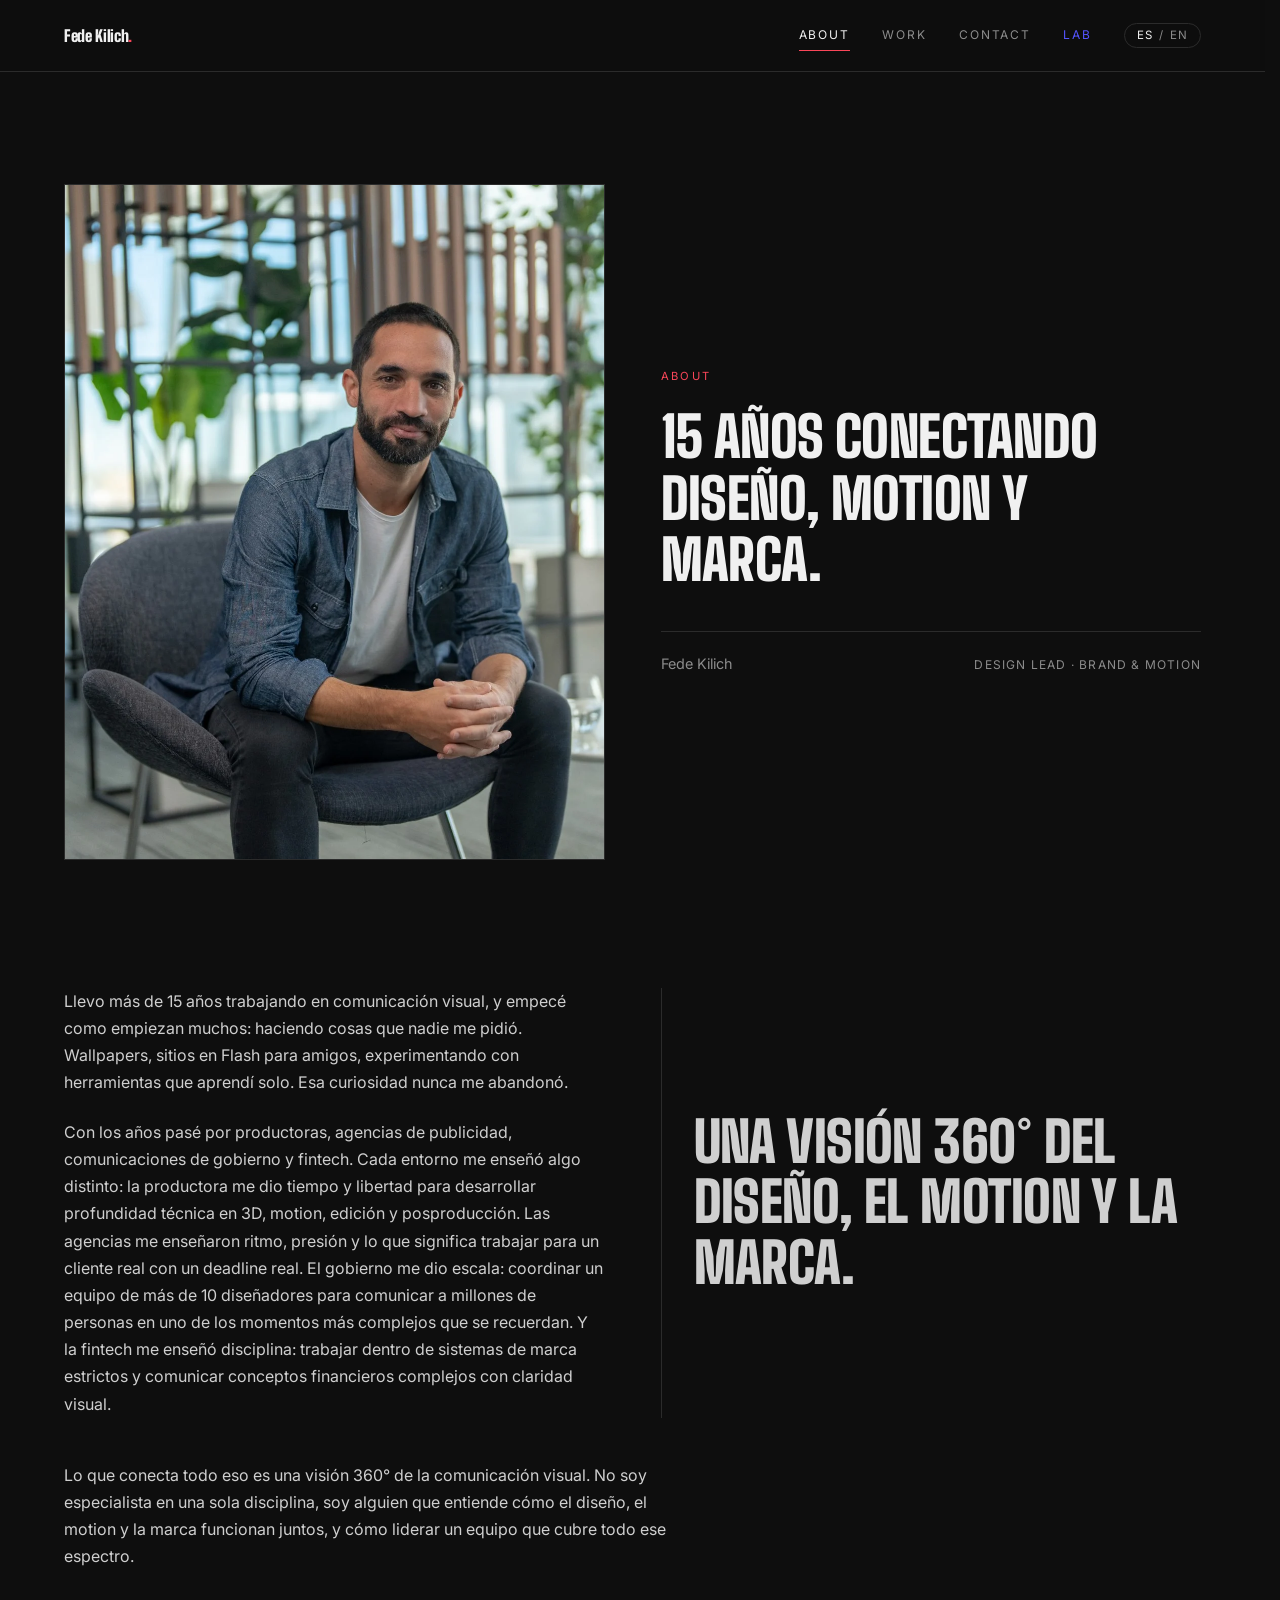
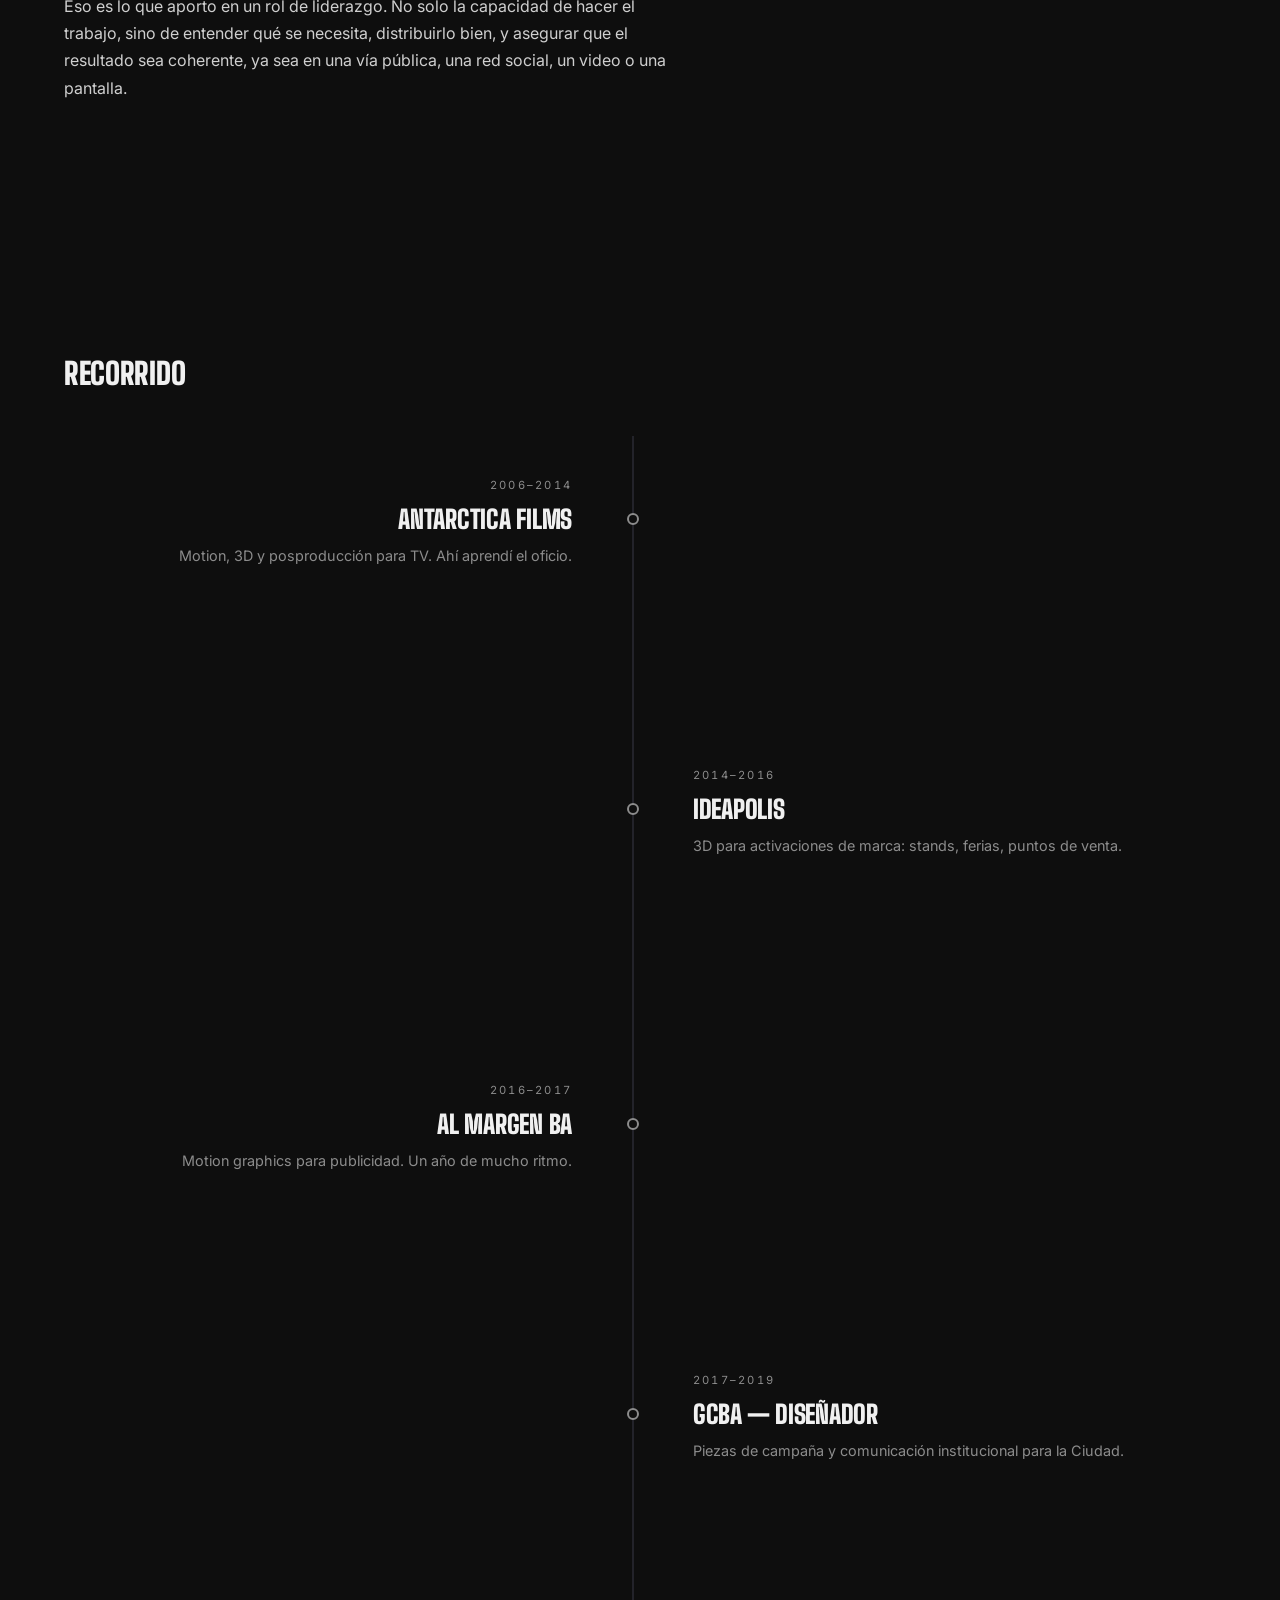
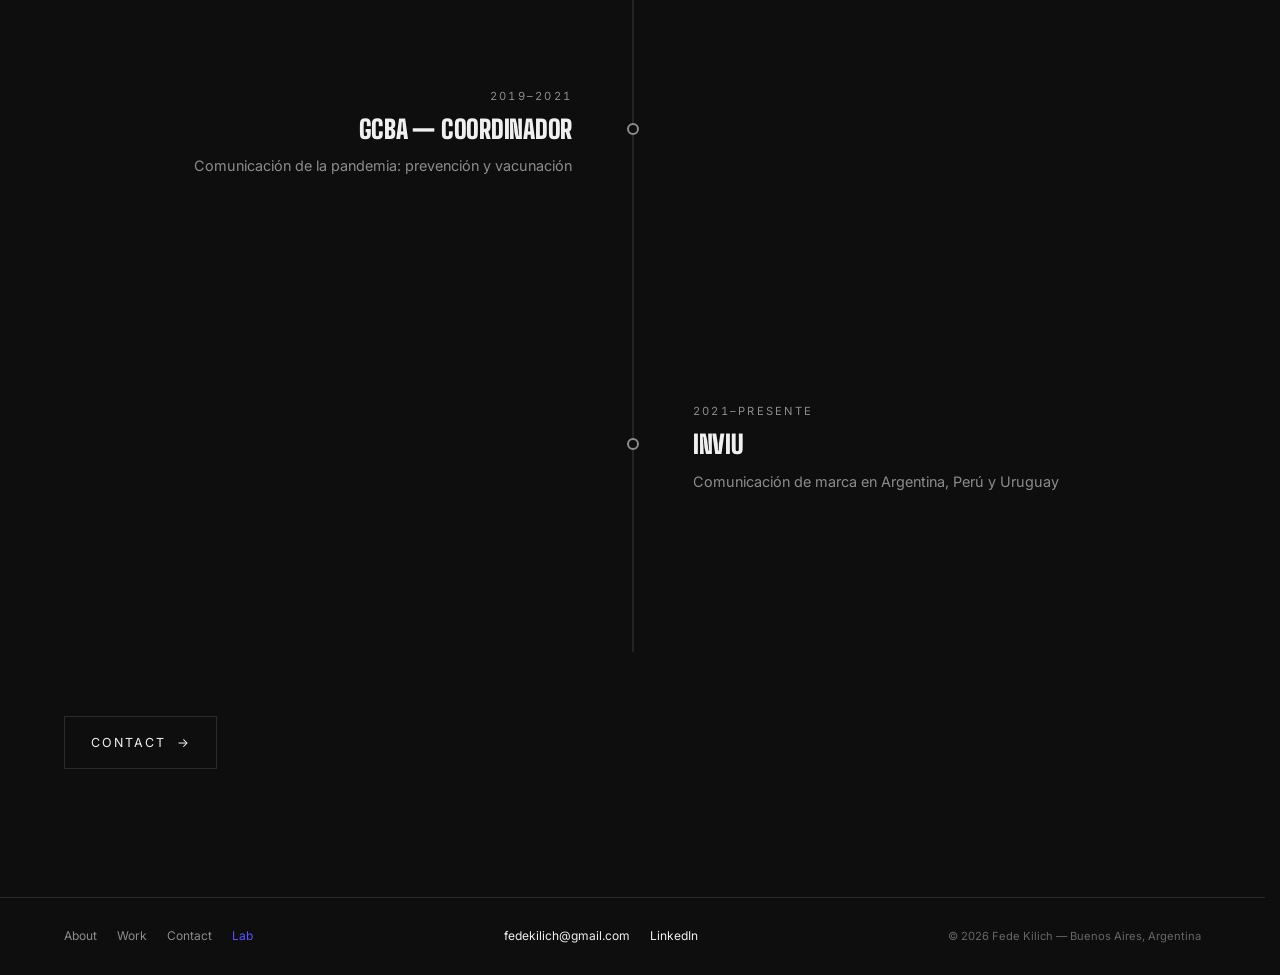
==== commit 5f90021e: "Contacto suma WhatsApp, la acción de cada fila en hover y el email nuevo La fila de WhatsApp va entr" ====
--- a/about.html
+++ b/about.html
@@ -112,7 +112,7 @@
     </nav>
     <div class="site-footer__links">
       <!-- TODO: email definitivo pendiente de confirmar (PRD §5.6) -->
-      <a href="contact.html">hola@fedekilich.com</a>
+      <a href="contact.html">fedekilich@gmail.com</a>
       <a href="https://www.linkedin.com/in/fedekilich" target="_blank" rel="noopener">LinkedIn</a>
     </div>
     <span class="site-footer__meta">
--- a/assets/css/about.css
+++ b/assets/css/about.css
@@ -86,6 +86,14 @@
 .about-story__rest { max-width: 62ch; }
 .about-story__rest p { margin: 1.4em 0 0; }
 .about-story__rest p:first-child { margin-top: clamp(2rem, 4vw, 2.75rem); }
+
+/* El borde del revelado del texto. Registrarlo como <percentage> es lo que
+   permite animarlo: una custom property sin tipo no interpola, salta. */
+@property --revelado {
+  syntax: "<percentage>";
+  inherits: false;
+  initial-value: 0%;
+}
 
 /* --- Recorrido (timeline) ------------------------------------- */
 .about-path { padding-block: clamp(4rem, 10vw, 9rem); }
@@ -224,15 +232,44 @@
 /* El panel nunca se saca del flujo: ocupa siempre su lugar y lo único que
    cruza es la opacidad con un desplazamiento corto. Animar la altura movería
    la página debajo del dedo justo mientras se lee. */
+/* El --ease-out del sitio (0.22, 1, 0.36, 1) mete el 95% del recorrido en los
+   primeros 100ms: perfecto para que un control responda, pero deja la entrada
+   de un párrafo en seco y no da tiempo a que el barrido se lea. Para el texto
+   va una curva que reparte el movimiento a lo largo de toda la duración. */
 .tl-row__panel {
+  --ease-texto: cubic-bezier(0.25, 0.46, 0.45, 0.94);
   margin-top: 1.1rem;
   opacity: 0;
-  transform: translateY(10px);
+  transform: translateY(14px);
+  /* El desenfoque hace que el texto entre como enfocando, en vez de
+     simplemente aclararse */
+  filter: blur(6px);
+  /* Y la máscara lo revela de arriba hacia abajo con un borde blando, que
+     es lo que le da el orden de lectura a la entrada */
+  --revelado: 0%;
+  -webkit-mask-image: linear-gradient(
+    to bottom,
+    #000 calc(var(--revelado) - 28%),
+    transparent var(--revelado)
+  );
+  mask-image: linear-gradient(
+    to bottom,
+    #000 calc(var(--revelado) - 28%),
+    transparent var(--revelado)
+  );
   transition:
-    opacity 0.5s var(--ease-out),
-    transform 0.5s var(--ease-out);
-}
-.tl-row.is-active .tl-row__panel { opacity: 1; transform: none; }
+    opacity 1.2s var(--ease-texto),
+    transform 1.4s var(--ease-texto),
+    filter 1.2s var(--ease-texto),
+    --revelado 1.7s var(--ease-texto);
+}
+.tl-row.is-active .tl-row__panel {
+  opacity: 1;
+  transform: none;
+  filter: blur(0);
+  /* 128 y no 100: el borde blando de la máscara termina de salir por abajo */
+  --revelado: 128%;
+}
 
 .tl-row__panel p {
   font-size: 0.92rem;
@@ -286,6 +323,9 @@
   .tl-row__panel {
     opacity: 1;
     transform: none;
+    filter: none;
+    -webkit-mask-image: none;
+    mask-image: none;
     transition: none;
   }
 
@@ -301,6 +341,9 @@
 .timeline--estatico .tl-row__panel {
   opacity: 1;
   transform: none;
+  filter: none;
+  -webkit-mask-image: none;
+  mask-image: none;
   transition: none;
 }
 
@@ -312,6 +355,9 @@
   .tl-row__panel {
     opacity: 1;
     transform: none;
+    filter: none;
+    -webkit-mask-image: none;
+    mask-image: none;
     transition: none;
   }
 
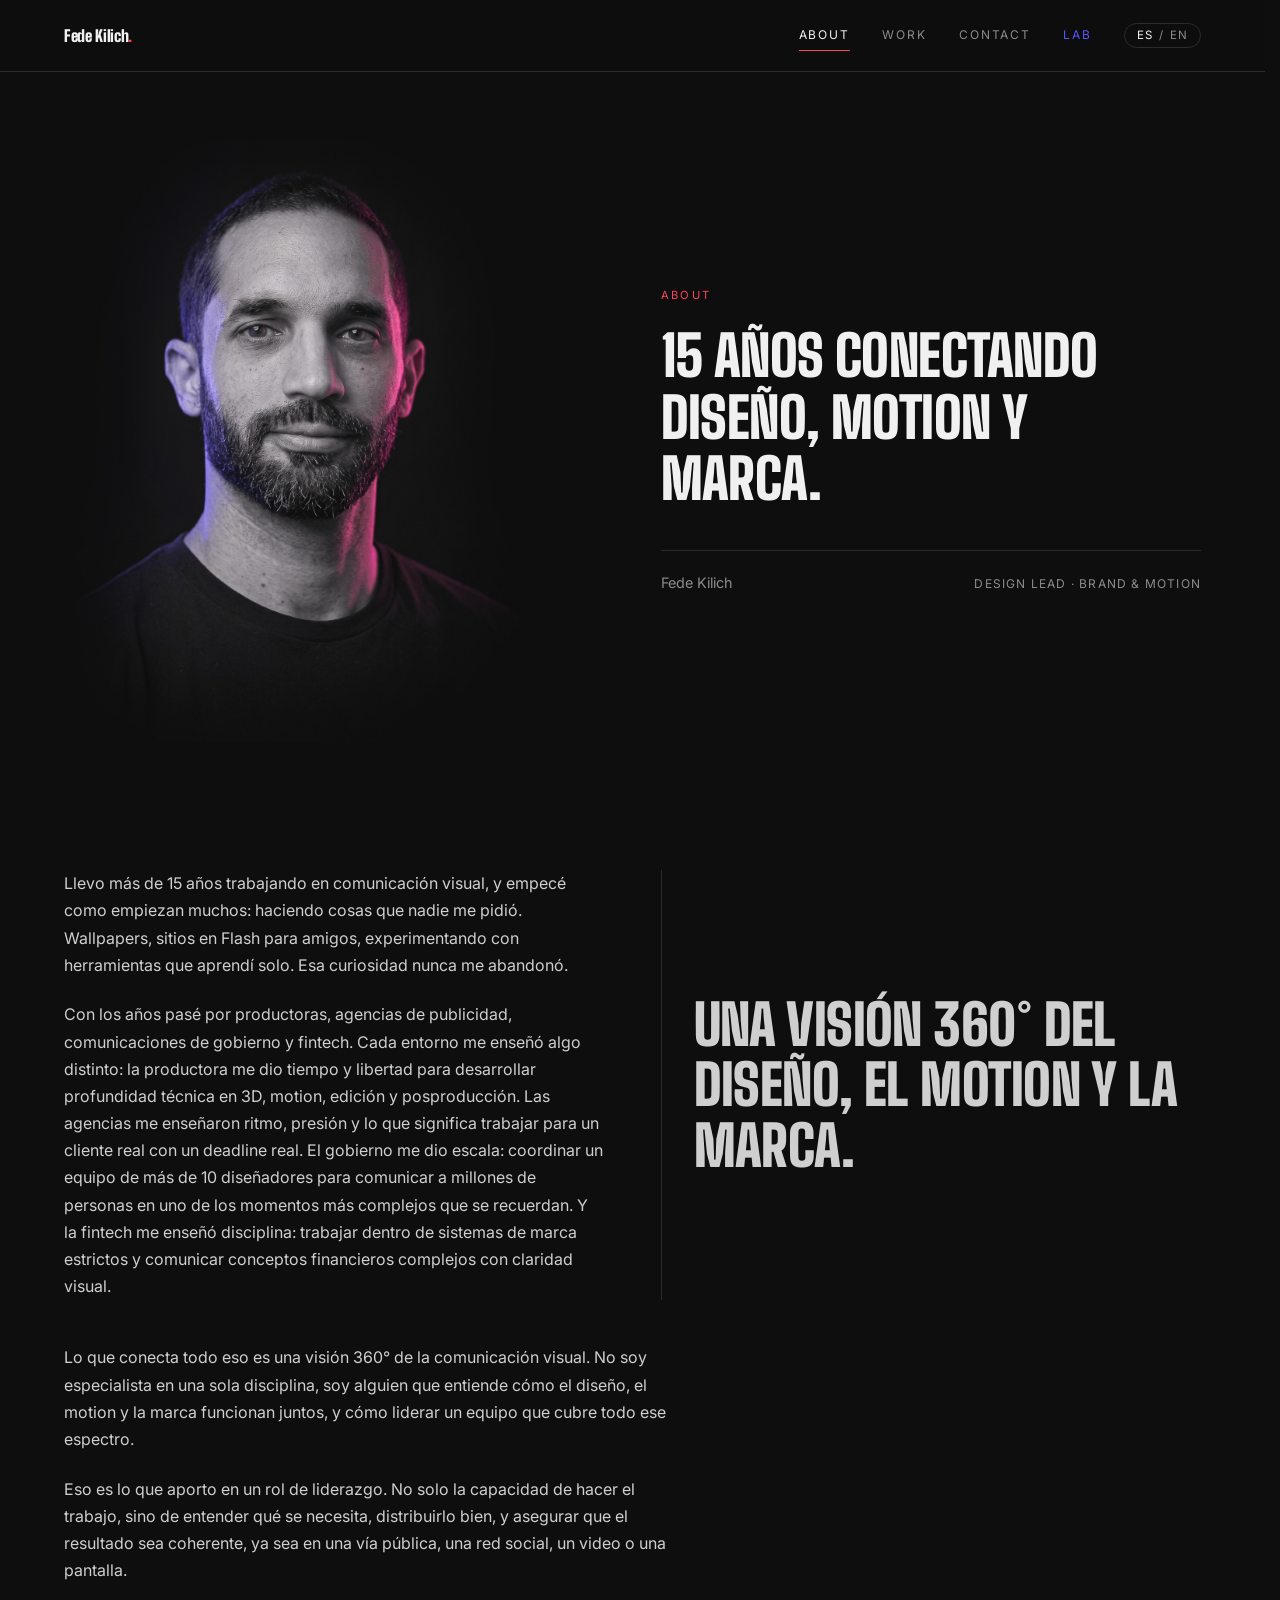
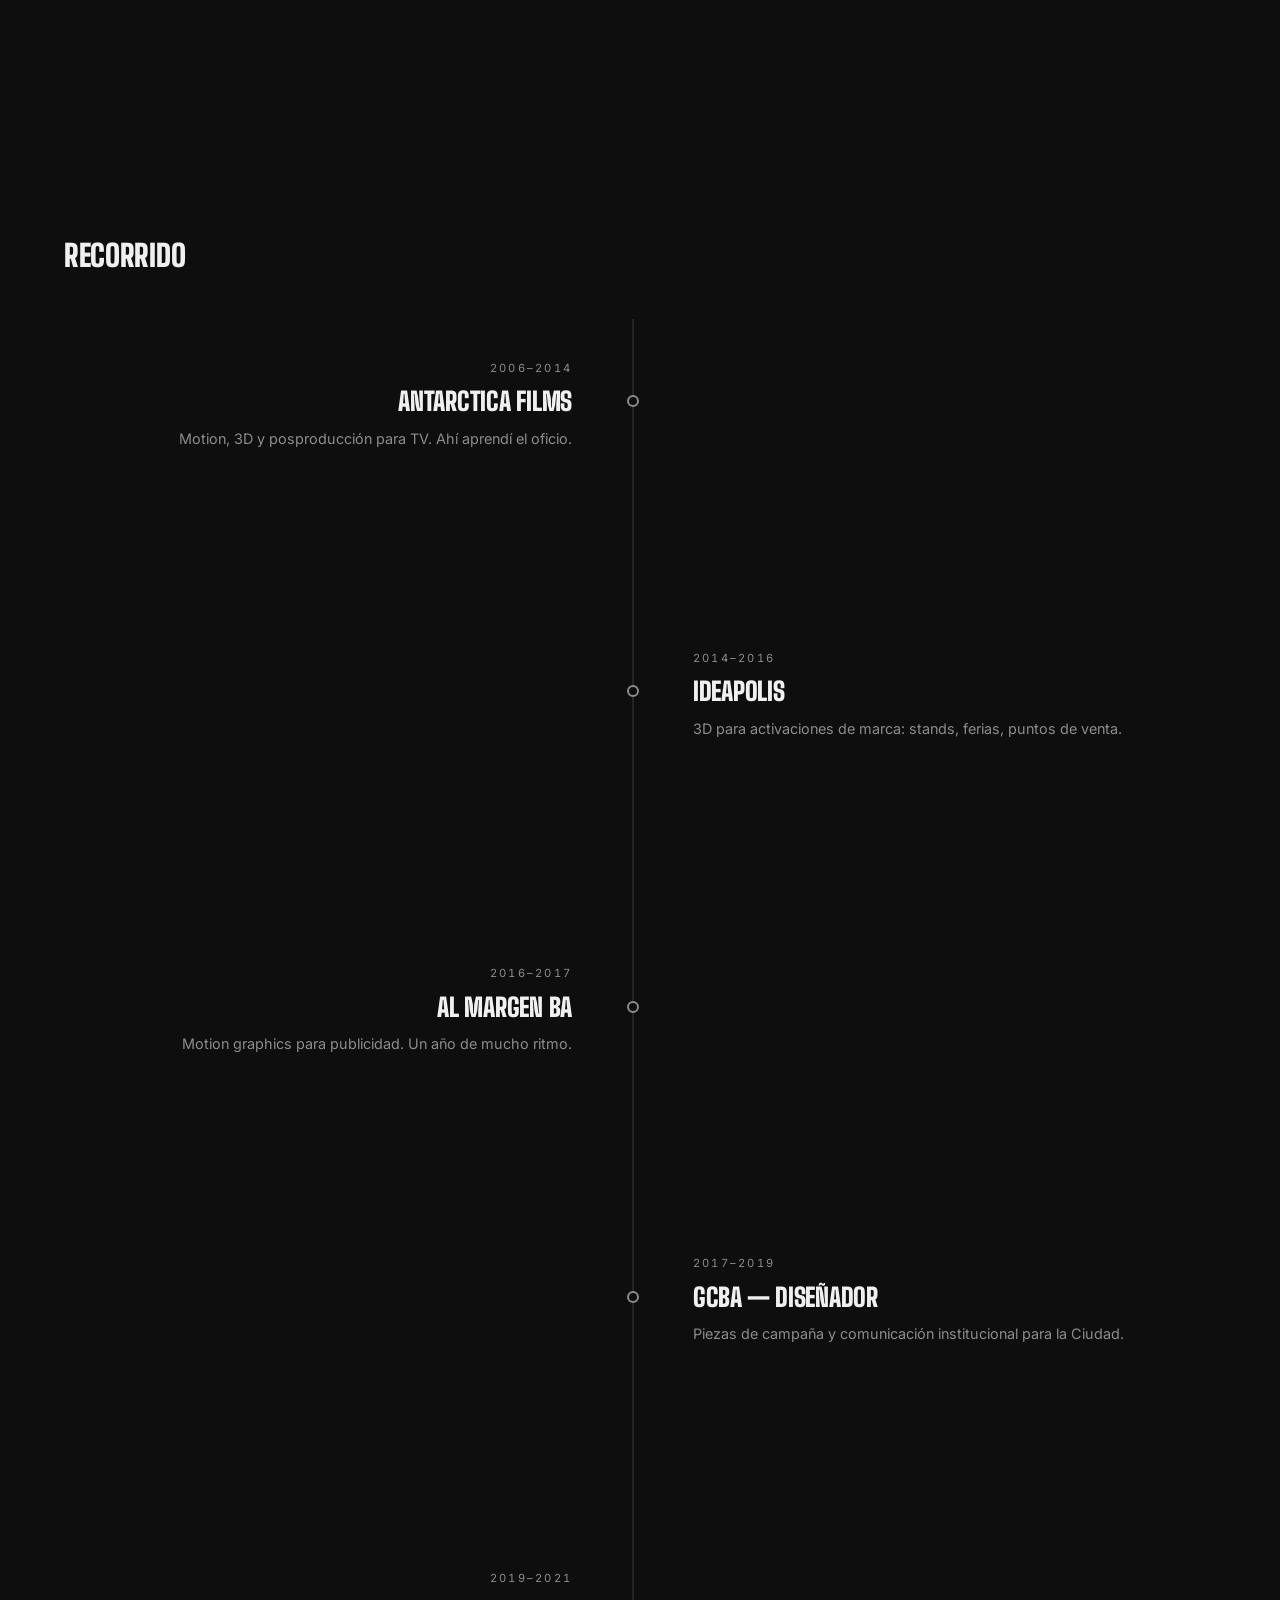
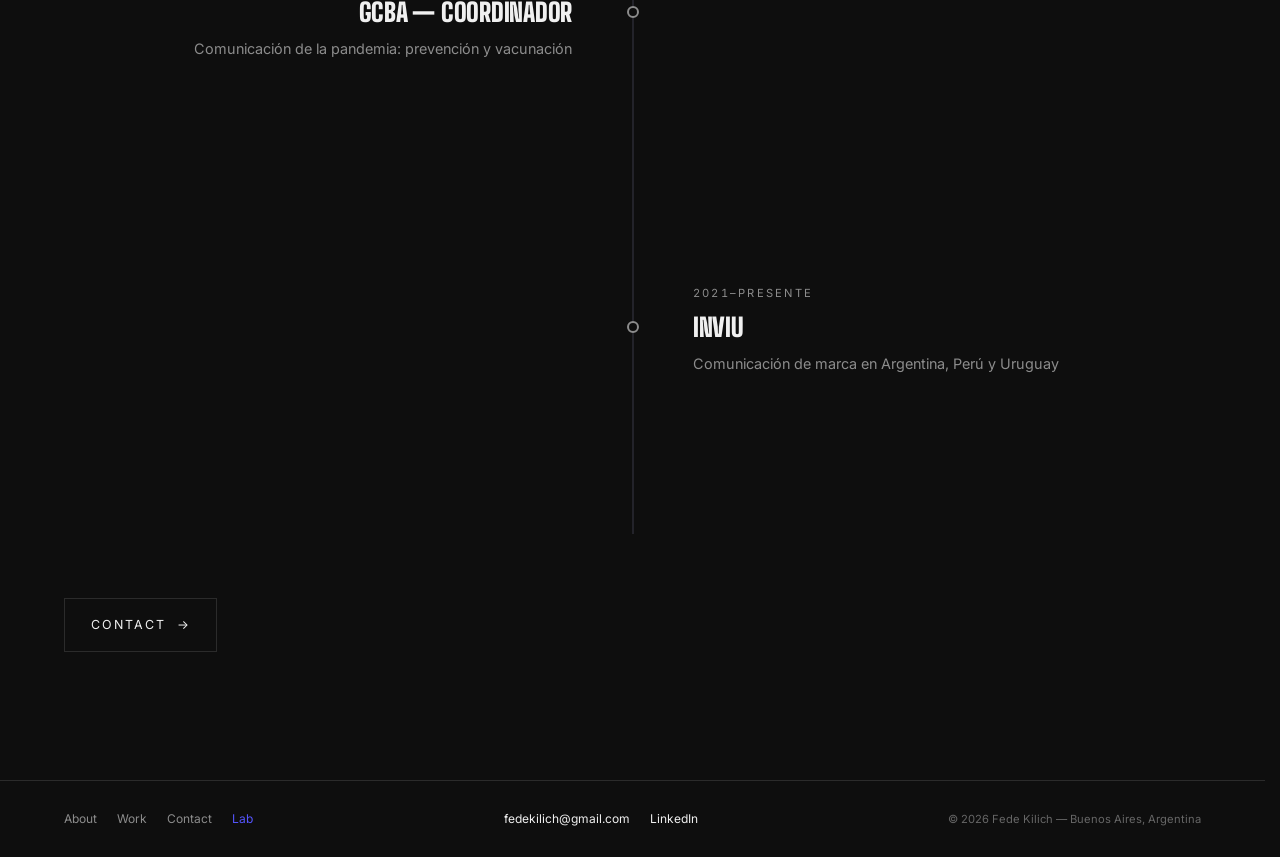
==== commit bd58c800: "Retrato nuevo en About, fundido con el fondo y sin el filete El fondo de la foto es negro casi puro " ====
--- a/about.html
+++ b/about.html
@@ -45,8 +45,8 @@
   <section class="shell about-intro">
     <div class="about-photo">
       <img class="about-photo__img"
-           src="assets/img/fede-kilich-retrato.webp"
-           width="1066" height="1333"
+           src="assets/img/fede-kilich-retrato.jpg"
+           width="1240" height="1550"
            decoding="async"
            data-i18n-alt="about.photoAlt"
            alt="Fede Kilich sentado, mirando a cámara.">
--- a/assets/css/about.css
+++ b/assets/css/about.css
@@ -4,20 +4,23 @@
 
 /* --- Intro: foto + titular ----------------------------------- */
 .about-intro {
-  padding-top: clamp(3rem, 9vw, 7rem);
+  padding-top: clamp(1.8rem, 5.4vw, 4.2rem);   /* 40% menos que el 3/9/7 original */
   display: grid;
   grid-template-columns: repeat(auto-fit, minmax(240px, 1fr));
   gap: clamp(2rem, 5vw, 3.5rem);
   align-items: center;
 }
 
+/* Sin filete y sin --surface: la foto se funde con la pagina en vez de vivir
+   dentro de un recuadro. El negro del archivo ya viene igualado al --bg, asi
+   que no hace falta mezclar nada: el fondo es solo el color de espera
+   mientras la imagen carga. */
 .about-photo {
   aspect-ratio: 4 / 5;
-  width: 100%;
+  width: 89.25%;              /* 85% + 5%; la proporcion la mantiene el aspect-ratio */
   position: relative;
   overflow: hidden;
-  background: var(--surface);
-  border: 1px solid var(--line);
+  background: var(--bg);
 }
 
 /* La foto ya viene recortada en 4:5, igual que el recuadro: object-fit la deja
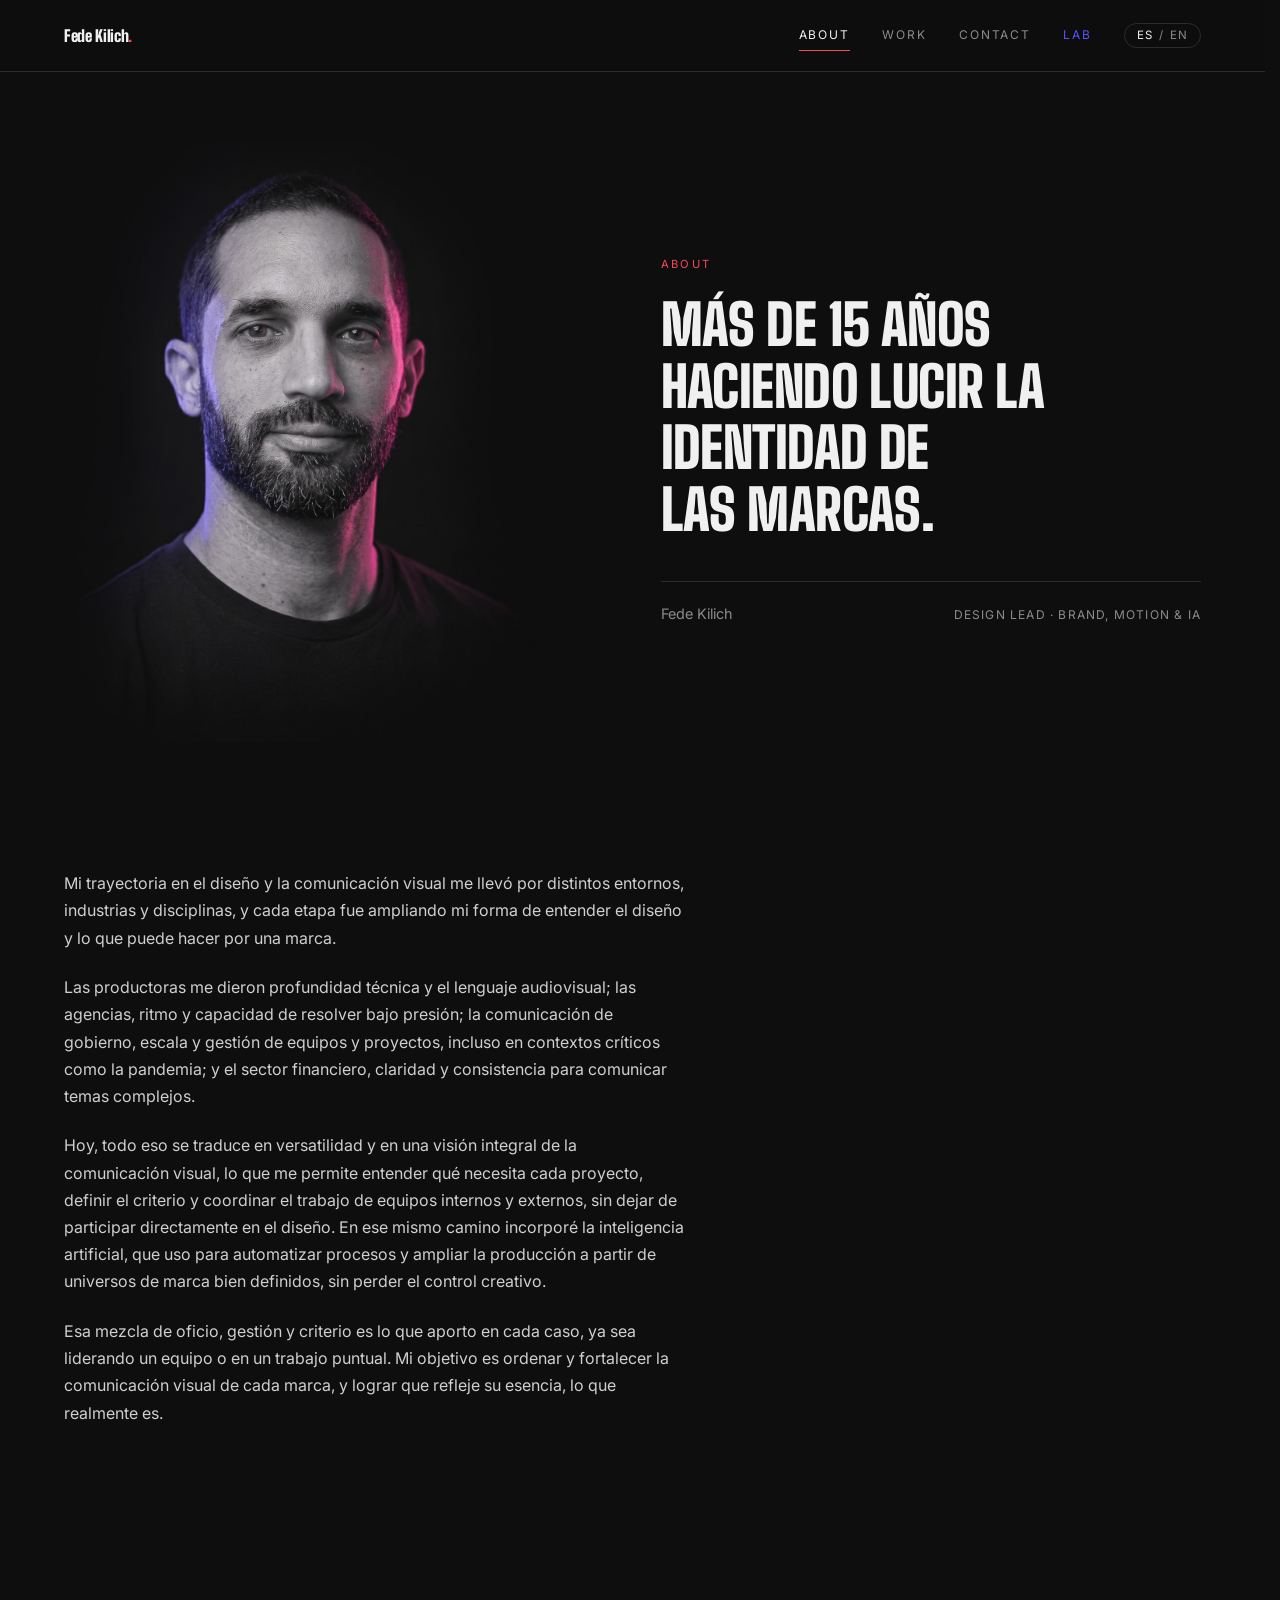
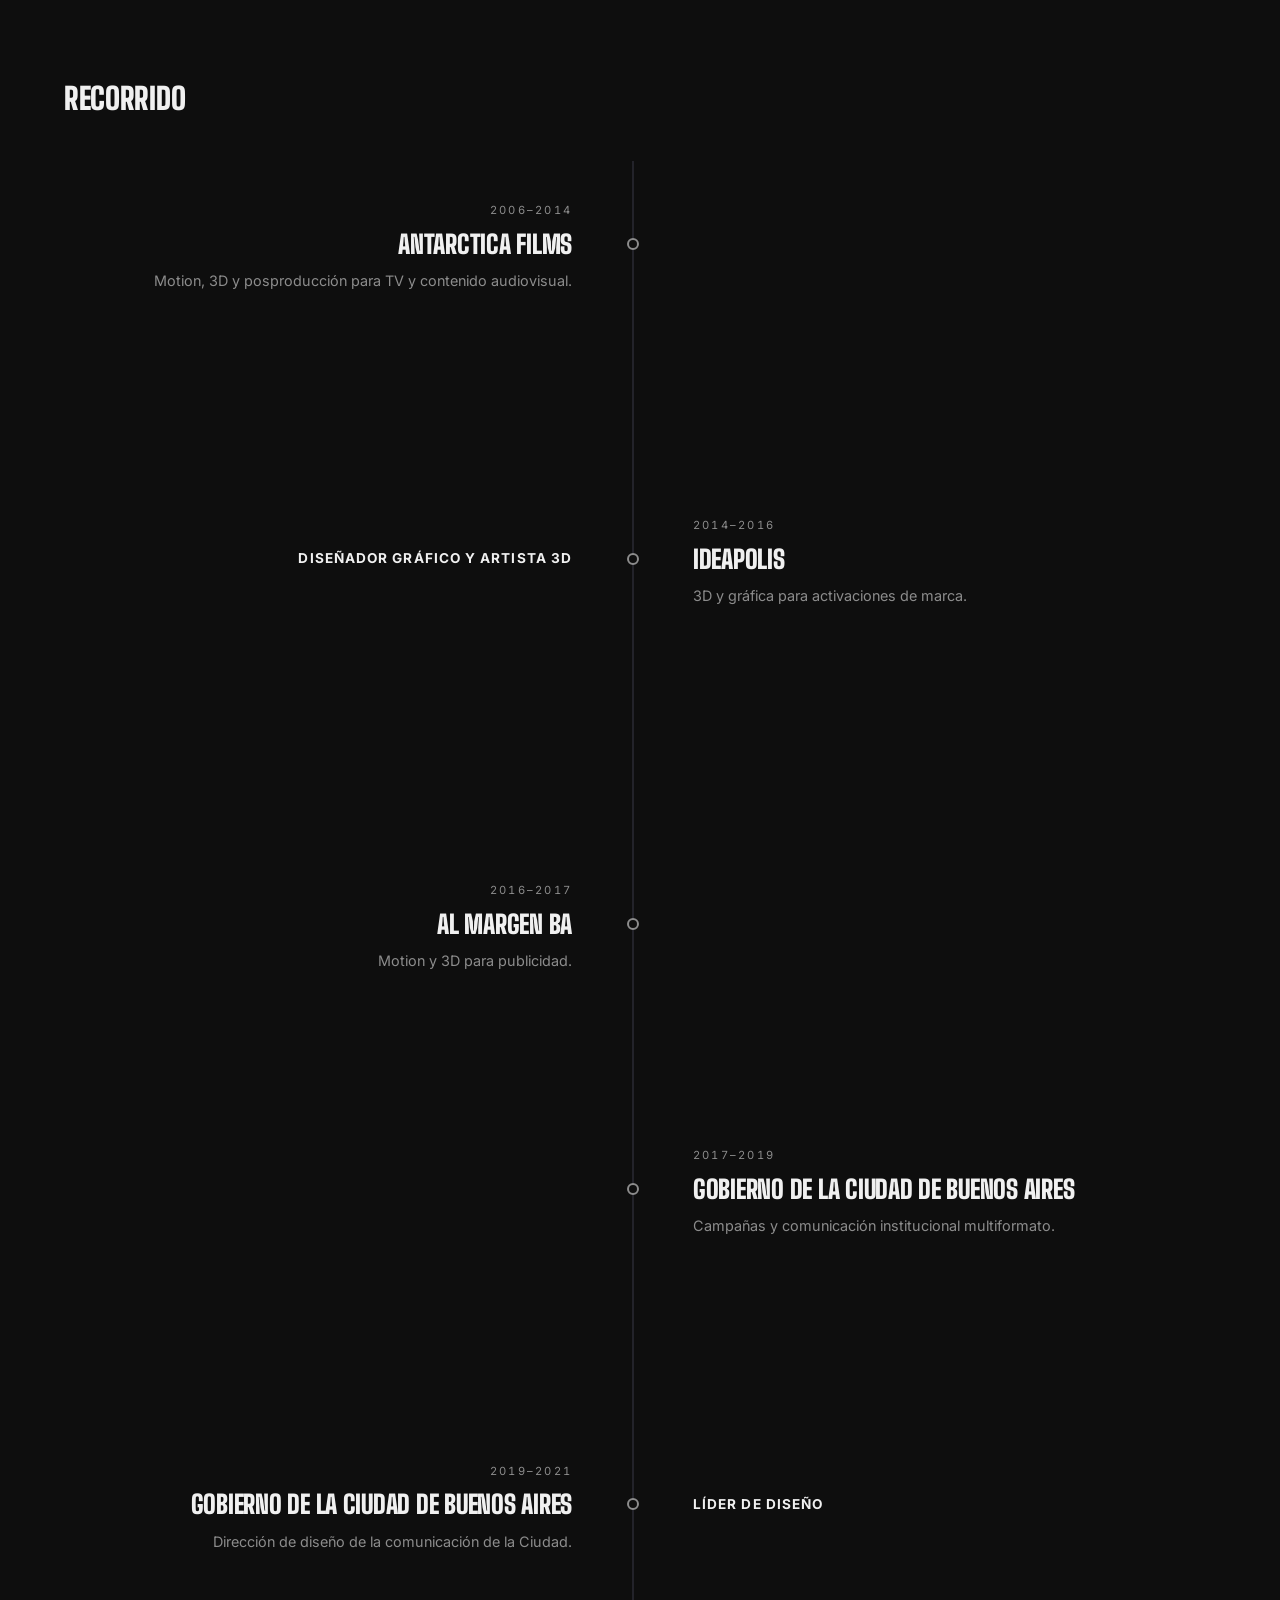
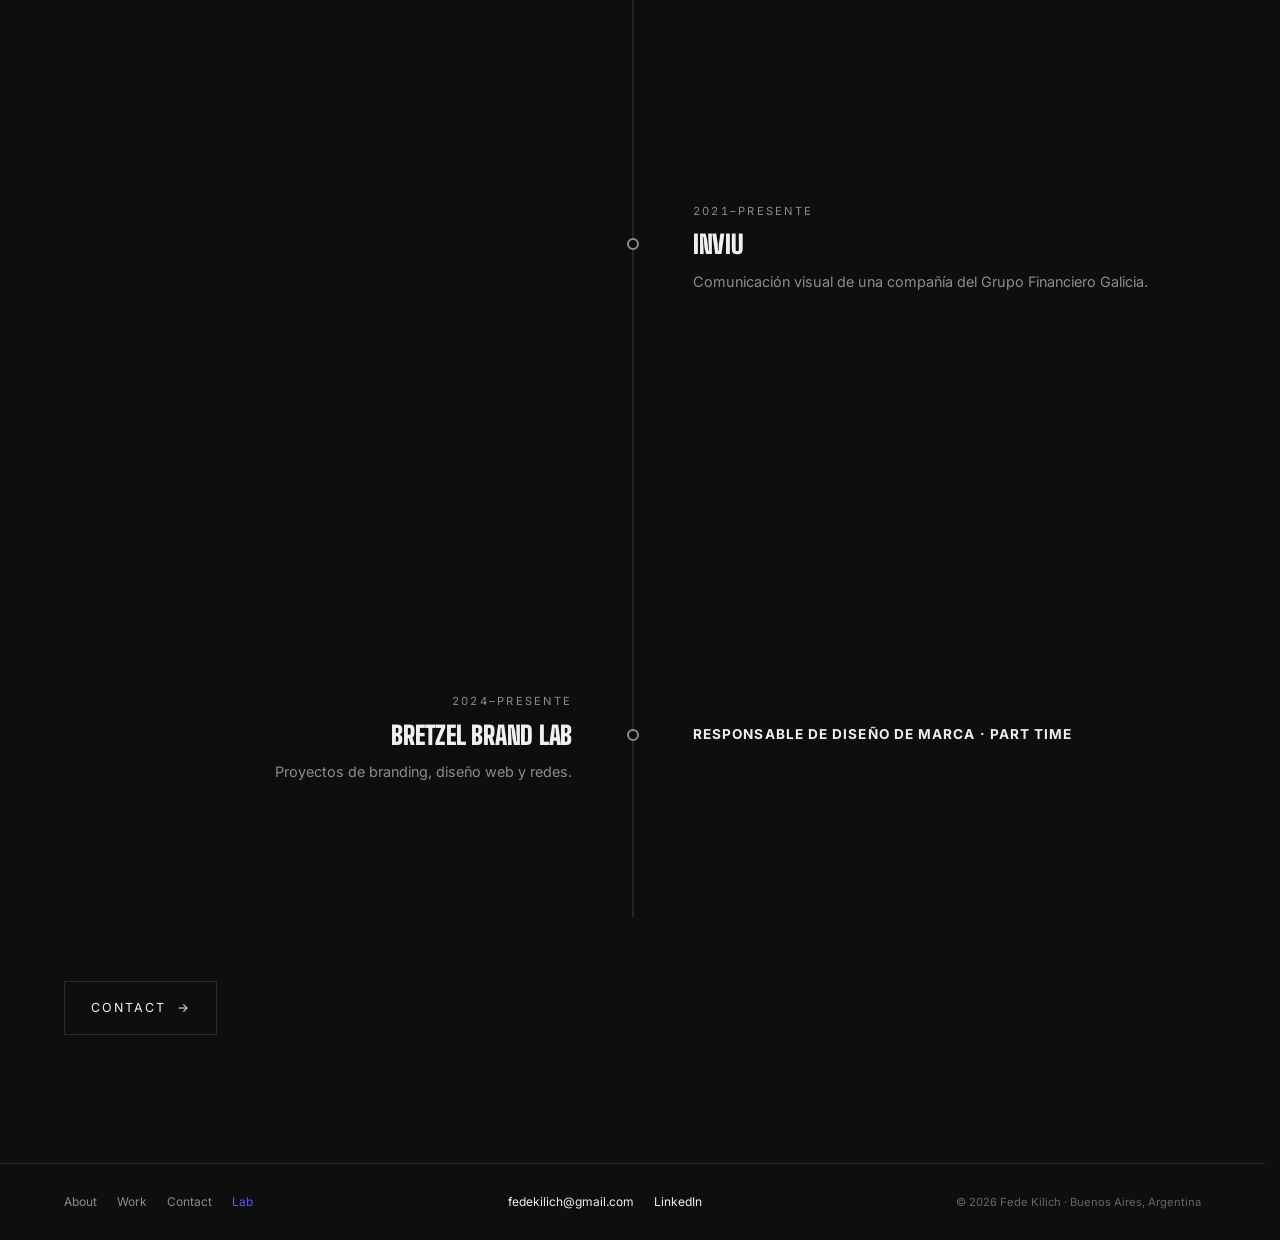
==== commit e9eac52a: "Todo el copy pasa a los textos aprobados y los tags tienen catálogo propio El paquete del 27 de novi" ====
--- a/about.html
+++ b/about.html
@@ -4,8 +4,8 @@
 <meta charset="utf-8">
 <meta name="viewport" content="width=device-width, initial-scale=1">
 <meta name="robots" content="noindex, nofollow">
-<title data-i18n="pagina.about.title">About — Fede Kilich</title>
-<meta name="description" data-i18n-content="pagina.about.description" content="Design Lead · Brand &amp; Motion. 15 años conectando diseño, motion y marca.">
+<title data-i18n="pagina.about.title">About - Fede Kilich</title>
+<meta name="description" data-i18n-content="pagina.about.description" content="Design Lead · Brand, Motion &amp; IA. Más de 15 años haciendo lucir la identidad de las marcas.">
 
 <link rel="preconnect" href="https://fonts.googleapis.com">
 <link rel="preconnect" href="https://fonts.gstatic.com" crossorigin>
@@ -53,28 +53,21 @@
     </div>
     <div>
       <span class="eyebrow about-intro__eyebrow" data-i18n="about.eyebrow">About</span>
-      <h1 class="display about-intro__title" data-i18n="about.title">15 años conectando diseño, motion y marca.</h1>
+      <h1 class="display about-intro__title" data-i18n="about.title">Más de 15 años haciendo lucir la identidad de las marcas.</h1>
       <div class="about-intro__meta">
         <span class="about-intro__name" data-i18n="about.name">Fede Kilich</span>
-        <span class="about-intro__role" data-i18n="about.role">Design Lead · Brand &amp; Motion</span>
+        <span class="about-intro__role" data-i18n="about.role">Design Lead · Brand, Motion &amp; IA</span>
       </div>
     </div>
   </section>
 
   <!-- Narrativa -->
   <section class="shell about-story">
-    <div class="about-story__split">
-      <div class="about-story__lead">
-        <p data-i18n="about.p1">Llevo más de 15 años trabajando en comunicación visual, y empecé como empiezan muchos: haciendo cosas que nadie me pidió. Wallpapers, sitios en Flash para amigos, experimentando con herramientas que aprendí solo. Esa curiosidad nunca me abandonó.</p>
-        <p data-i18n="about.p2">Con los años pasé por productoras, agencias de publicidad, comunicaciones de gobierno y fintech. Cada entorno me enseñó algo distinto: la productora me dio tiempo y libertad para desarrollar profundidad técnica en 3D, motion, edición y posproducción. Las agencias me enseñaron ritmo, presión y lo que significa trabajar para un cliente real con un deadline real. El gobierno me dio escala: coordinar un equipo de más de 10 diseñadores para comunicar a millones de personas en uno de los momentos más complejos que se recuerdan. Y la fintech me enseñó disciplina: trabajar dentro de sistemas de marca estrictos y comunicar conceptos financieros complejos con claridad visual.</p>
-      </div>
-      <div class="about-story__aside">
-        <p class="display about-story__quote" data-i18n="about.quote">Una visión 360° del diseño, el motion y la marca.</p>
-      </div>
-    </div>
-    <div class="about-story__rest">
-      <p data-i18n="about.p3">Lo que conecta todo eso es una visión 360° de la comunicación visual. No soy especialista en una sola disciplina, soy alguien que entiende cómo el diseño, el motion y la marca funcionan juntos, y cómo liderar un equipo que cubre todo ese espectro.</p>
-      <p data-i18n="about.p4">Eso es lo que aporto en un rol de liderazgo. No solo la capacidad de hacer el trabajo, sino de entender qué se necesita, distribuirlo bien, y asegurar que el resultado sea coherente, ya sea en una vía pública, una red social, un video o una pantalla.</p>
+    <div class="about-story__lead">
+      <p data-i18n="about.p1">Mi trayectoria en el diseño y la comunicación visual me llevó por distintos entornos, industrias y disciplinas, y cada etapa fue ampliando mi forma de entender el diseño y lo que puede hacer por una marca.</p>
+      <p data-i18n="about.p2">Las productoras me dieron profundidad técnica y el lenguaje audiovisual; las agencias, ritmo y capacidad de resolver bajo presión; la comunicación de gobierno, escala y gestión de equipos y proyectos, incluso en contextos críticos como la pandemia; y el sector financiero, claridad y consistencia para comunicar temas complejos.</p>
+      <p data-i18n="about.p3">Hoy, todo eso se traduce en versatilidad y en una visión integral de la comunicación visual, lo que me permite entender qué necesita cada proyecto, definir el criterio y coordinar el trabajo de equipos internos y externos, sin dejar de participar directamente en el diseño. En ese mismo camino incorporé la inteligencia artificial, que uso para automatizar procesos y ampliar la producción a partir de universos de marca bien definidos, sin perder el control creativo.</p>
+      <p data-i18n="about.p4">Esa mezcla de oficio, gestión y criterio es lo que aporto en cada caso, ya sea liderando un equipo o en un trabajo puntual. Mi objetivo es ordenar y fortalecer la comunicación visual de cada marca, y lograr que refleje su esencia, lo que realmente es.</p>
     </div>
   </section>
 
@@ -116,7 +109,7 @@
       <a href="https://www.linkedin.com/in/fedekilich" target="_blank" rel="noopener">LinkedIn</a>
     </div>
     <span class="site-footer__meta">
-      <span data-i18n="footer.rights">© 2026 Fede Kilich</span> —
+      <span data-i18n="footer.rights">© 2026 Fede Kilich</span> ·
       <span data-i18n="footer.location">Buenos Aires, Argentina</span>
     </span>
   </div>
--- a/assets/css/about.css
+++ b/assets/css/about.css
@@ -49,7 +49,13 @@
   padding-top: 1.25rem;
 }
 
-.about-intro__name { font-size: 0.9rem; color: var(--muted); }
+/* El rol creció a «Design Lead · Brand, Motion & IA» y en el teléfono empujaba
+   al nombre a cortarse en dos líneas. El nombre no se parte. */
+.about-intro__name {
+  font-size: 0.9rem;
+  color: var(--muted);
+  white-space: nowrap;
+}
 
 .about-intro__role {
   font-size: var(--fs-nav);
@@ -62,33 +68,13 @@
 /* --- Narrativa ------------------------------------------------ */
 .about-story { padding-block: clamp(4rem, 10vw, 9rem); }
 
-.about-story__split {
-  display: grid;
-  grid-template-columns: repeat(auto-fit, minmax(240px, 1fr));
-  gap: clamp(2rem, 5vw, 3.5rem);
-}
-
 .about-story p { color: var(--text-soft); }
 
+/* El texto va corrido, en una sola columna de medida de lectura: salió la
+   frase destacada que ocupaba la columna de al lado. */
+.about-story__lead { max-width: 62ch; }
 .about-story__lead p { margin: 0 0 1.4em; }
 .about-story__lead p:last-child { margin-bottom: 0; }
-
-.about-story__aside {
-  border-left: 1px solid var(--line);
-  padding-left: clamp(1.5rem, 3vw, 2rem);
-  display: flex;
-  align-items: center;
-}
-
-.about-story__quote {
-  font-size: var(--fs-display);
-  line-height: 1.08;
-  color: var(--accent);
-}
-
-.about-story__rest { max-width: 62ch; }
-.about-story__rest p { margin: 1.4em 0 0; }
-.about-story__rest p:first-child { margin-top: clamp(2rem, 4vw, 2.75rem); }
 
 /* El borde del revelado del texto. Registrarlo como <percentage> es lo que
    permite animarlo: una custom property sin tipo no interpola, salta. */
@@ -155,9 +141,11 @@
   white-space: nowrap;
   transform: translateY(-50%);
 }
-/* Cuando en vez de un año muestra la palabra de un período abierto */
+/* Cuando en vez de un año muestra la palabra de un período abierto. Es más
+   chica que el número porque tiene el doble de caracteres, pero no tanto: el
+   salto de tamaño al llegar a "presente" se notaba de más. */
 .timeline__year-num.is-word {
-  font-size: clamp(2.6rem, 9vw, 7rem);
+  font-size: clamp(4.4rem, 16vw, 13rem);
   letter-spacing: -0.01em;
 }
 
@@ -225,6 +213,29 @@
 .tl-row--left .tl-row__static { justify-content: flex-end; }
 
 .tl-row__body { grid-row: 3; }
+
+/* Cargo del hito: va enfrentado al nombre, del otro lado de la línea, y
+   aparece y se va con el detalle. Así el zigzag usa los dos lados sin que el
+   hito apagado muestre más que período, nombre y teaser. */
+.tl-row__role {
+  grid-row: 2;
+  grid-column: 1;
+  text-align: right;
+  align-self: center;
+  margin: 0;
+  font-size: 0.85rem;
+  font-weight: 700;
+  letter-spacing: 0.08em;
+  text-transform: uppercase;
+  color: var(--text);
+  opacity: 0;
+  transform: translateY(8px);
+  transition:
+    opacity 0.9s var(--ease-texto),
+    transform 0.9s var(--ease-texto);
+}
+.tl-row--left .tl-row__role { grid-column: 3; text-align: left; }
+.tl-row.is-active .tl-row__role { opacity: 1; transform: none; }
 
 .tl-row__teaser {
   margin: 0.7rem 0 0;
@@ -317,6 +328,20 @@
 
   .tl-row--left .tl-row__static { justify-content: flex-start; }
 
+  /* Sin otro lado donde ponerlo, el cargo baja debajo del nombre y queda
+     siempre visible, como el detalle */
+  .tl-row__role,
+  .tl-row--left .tl-row__role {
+    grid-column: 2;
+    grid-row: 3;
+    text-align: left;
+    margin-top: 0.45rem;
+    opacity: 1;
+    transform: none;
+    transition: none;
+  }
+  .tl-row__body { grid-row: 4; }
+
   .tl-row__dot { grid-column: 1; }
 
   /* En el teléfono entra un hito por pantalla, así que el cruce no se llega
@@ -336,7 +361,7 @@
      con el texto que ahora le cruza por encima a todo lo ancho */
   .timeline__year.is-on { opacity: 0.05; }
   .timeline__year-num { font-size: clamp(8rem, 44vw, 14rem); }
-  .timeline__year-num.is-word { font-size: clamp(2.4rem, 15vw, 5rem); }
+  .timeline__year-num.is-word { font-size: clamp(3.8rem, 26vw, 8.5rem); }
 }
 
 /* Sin animación si el usuario pidió menos movimiento: todas las
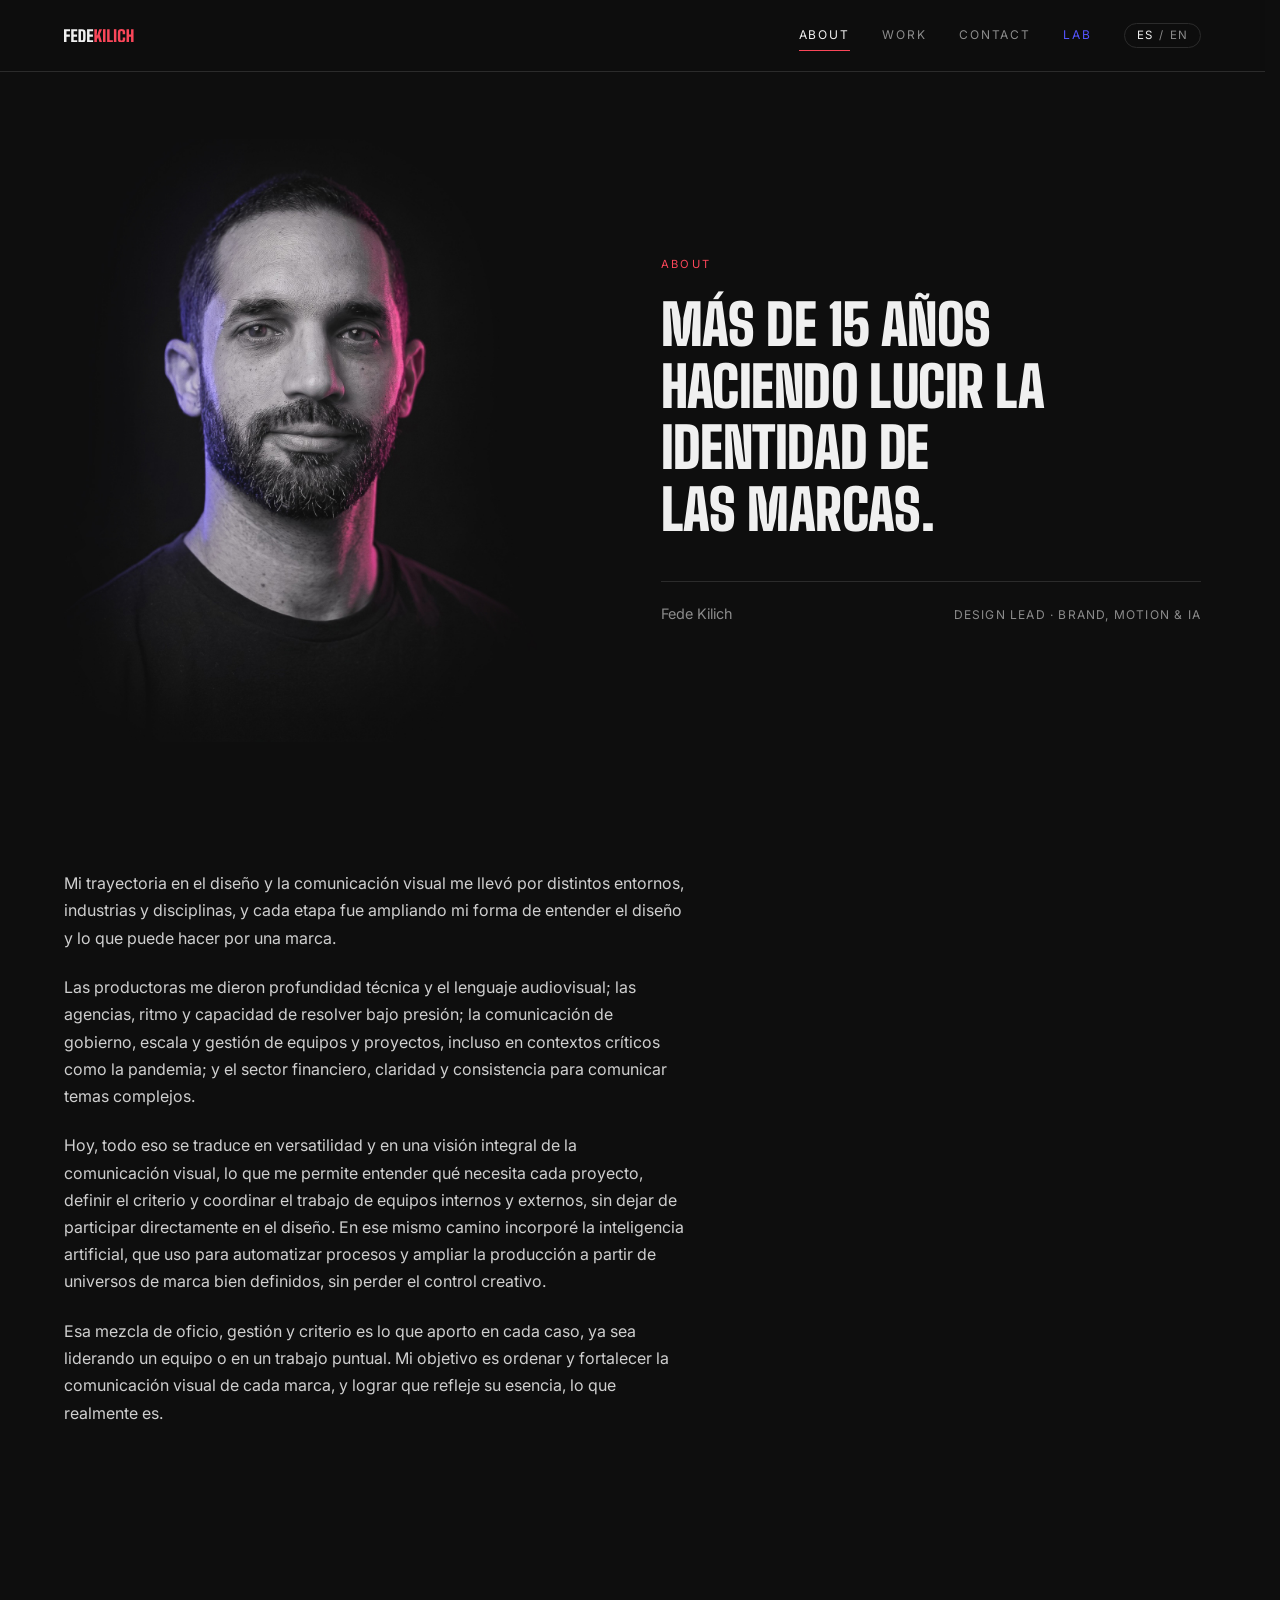
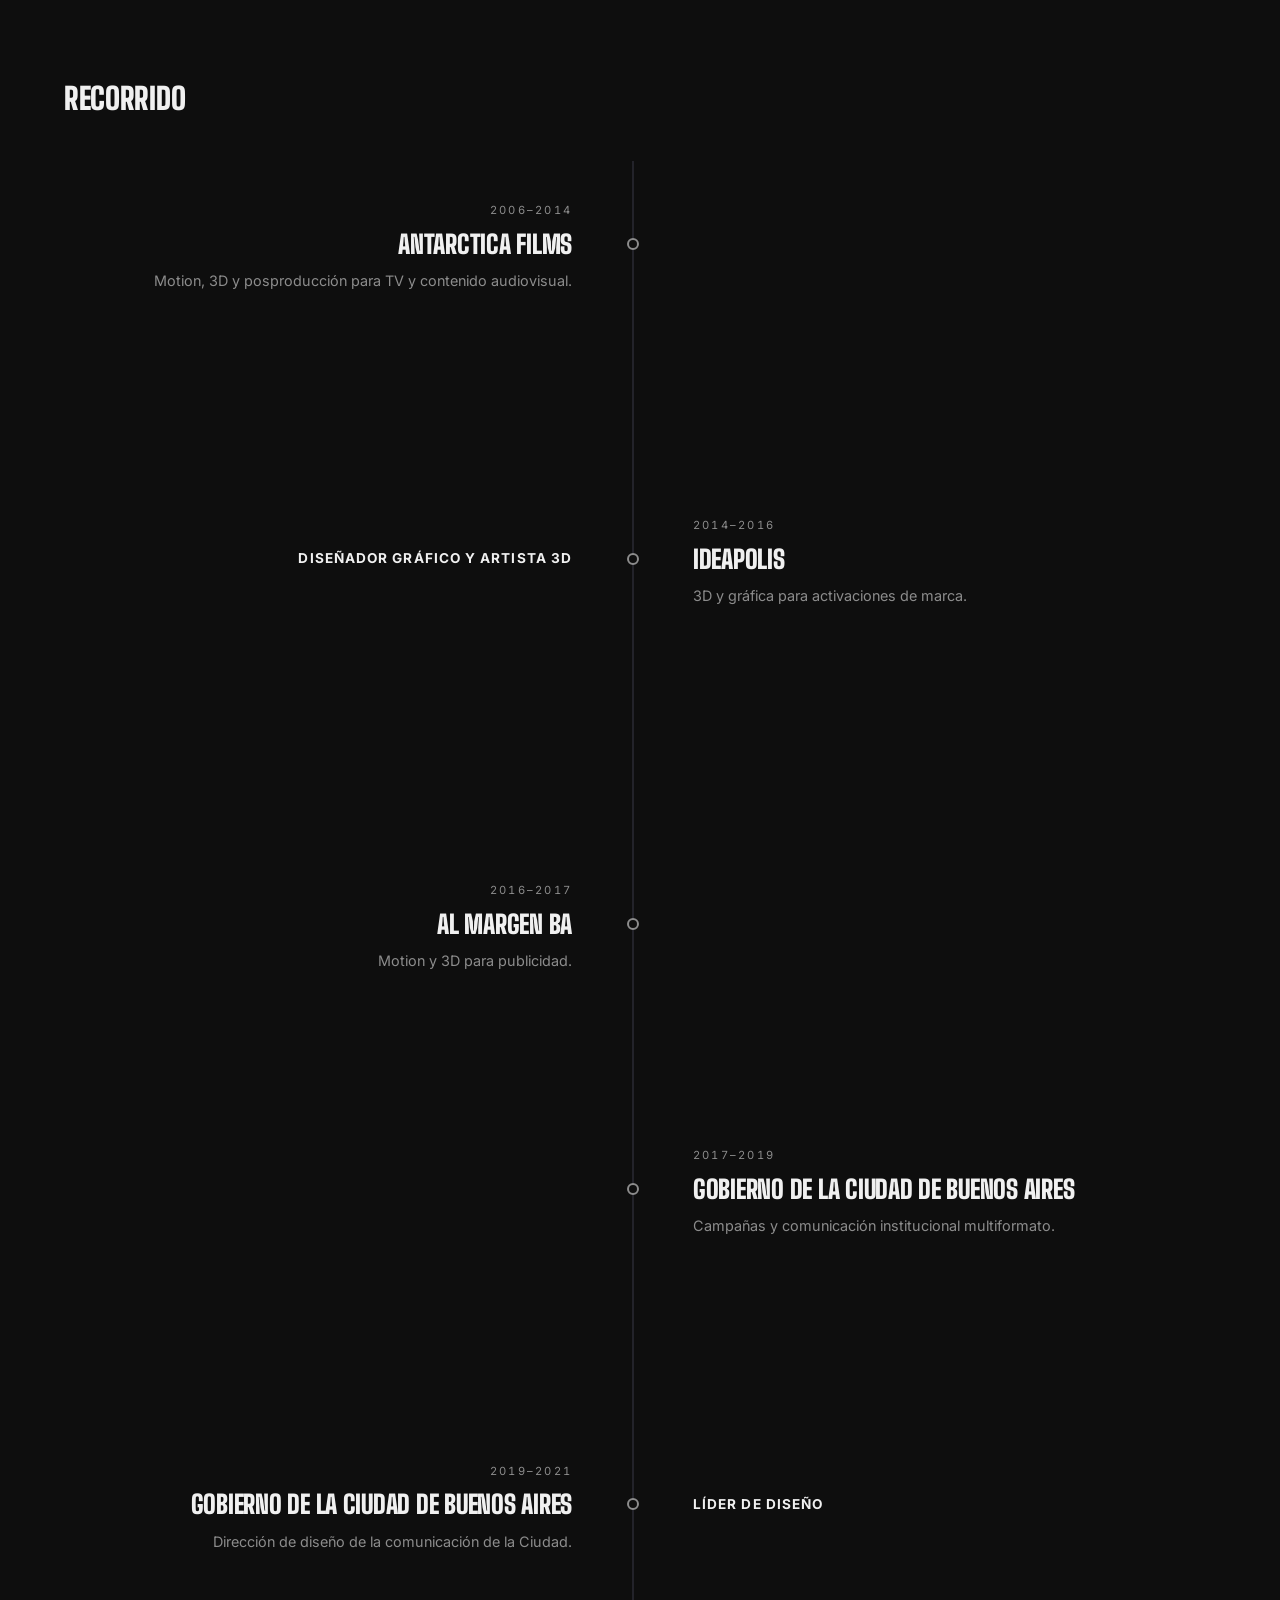
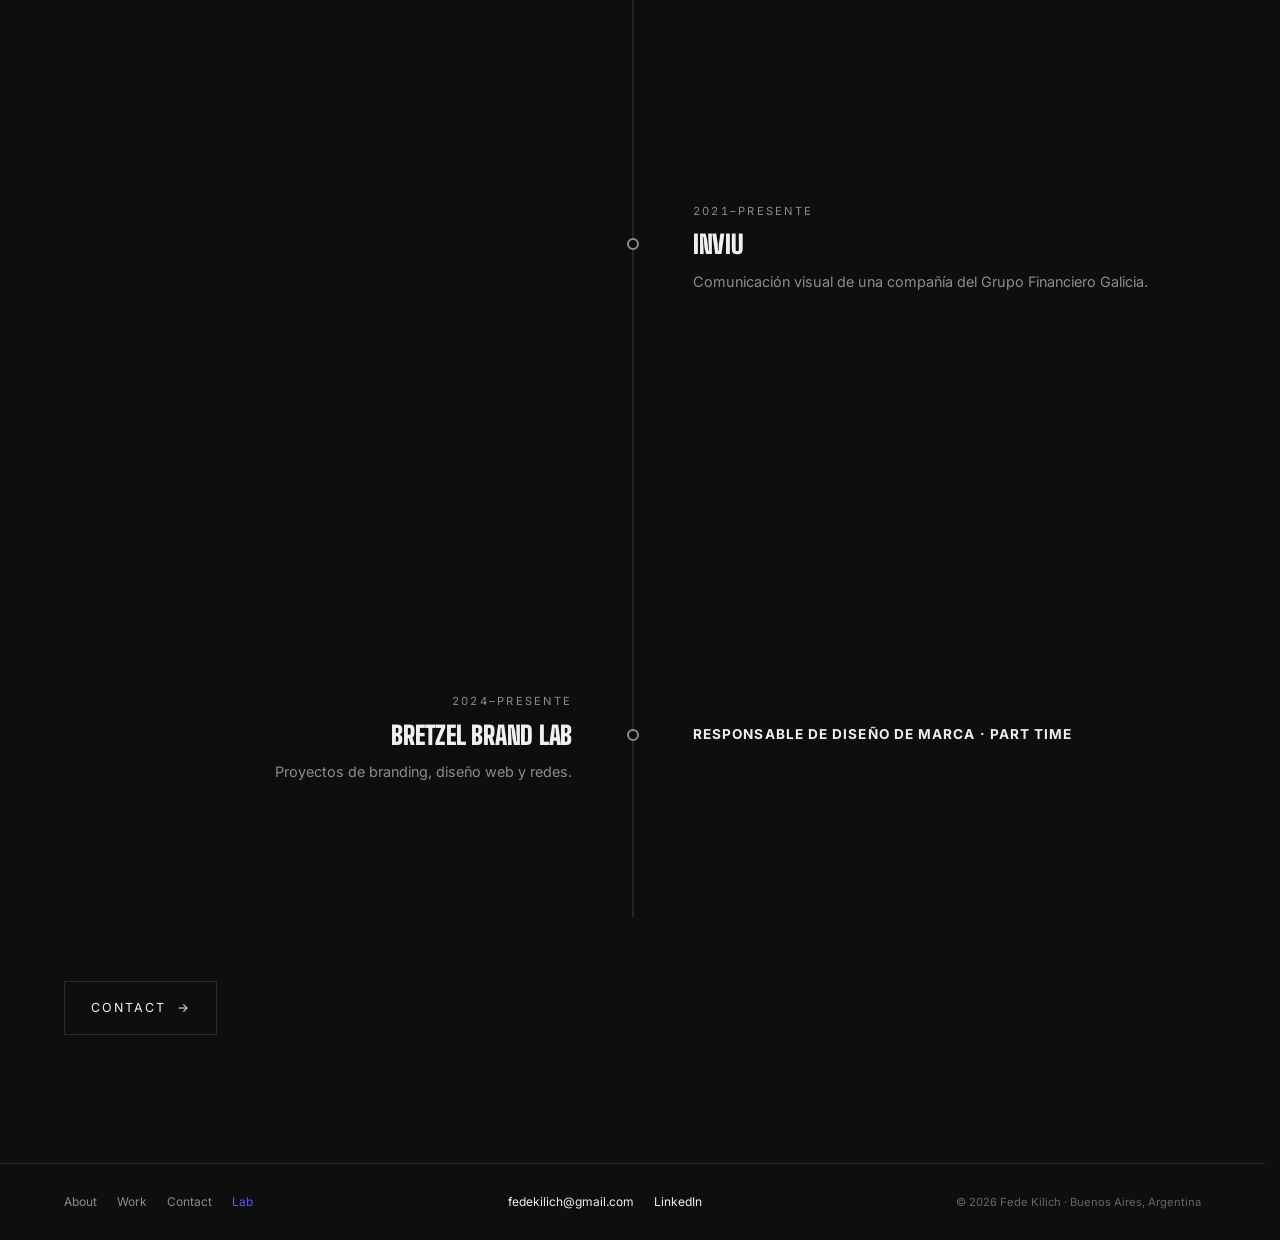
==== commit 269d4b0d: "El nav abre con el logo y no con el nombre escrito Entra el SVG de FEDEKILICH en las siete páginas, " ====
--- a/about.html
+++ b/about.html
@@ -24,7 +24,20 @@
 
 <header class="site-header">
   <div class="shell site-header__inner">
-    <a class="wordmark" href="index.html">Fede Kilich<span>.</span></a>
+    <a class="wordmark" href="index.html" aria-label="Fede Kilich">
+      <svg class="wordmark__logo" viewBox="0 0 1420.87 277.71" aria-hidden="true" focusable="false">
+        <path class="wordmark__ink" d="M0,274.32V3.39h123.28v44.7H50.8v66.04h69.09v44.71H50.8v115.48H0Z"/>
+        <path class="wordmark__ink" d="M146.64,274.32V3.39h123.28v44.7h-72.47v66.04h69.08v44.71h-69.08v70.78h72.47v44.7H146.64Z"/>
+        <path class="wordmark__ink" d="M295.83,274.32V3.39h71.8q38.1,0,55.11,16.17t17.7,53.25q.51,23.54.68,44.71.16,21.17,0,42.33-.17,21.17-.68,44.71-.68,37.25-17.7,53.51-17.01,16.25-55.12,16.25H295.83ZM346.63,229.62h21q10.66,0,16.25-4.91,5.59-4.91,5.76-14.06.51-18.11.76-36.07.25-17.94.25-35.89,0-17.95-.25-35.99-.25-18.03-.76-35.98-.17-8.97-5.67-13.8-5.51-4.83-16.34-4.83h-21V229.62Z"/>
+        <path class="wordmark__ink" d="M471.08,274.32V3.39h123.28v44.7h-72.47v66.04h69.08v44.71h-69.08v70.78h72.47v44.7H471.08Z"/>
+        <path class="wordmark__accent" d="M620.27,274.32V3.39h54.18l-.67,65.7-6.1,60.62h12.19l16.26-60.62,24.38-65.7h55.54l-45.04,111.42,47.08,159.51h-51.48l-30.65-107.86-23.88,46.73v61.13H620.27Z"/>
+        <path class="wordmark__accent" d="M797.05,274.32V3.39h50.8v270.93H797.05Z"/>
+        <path class="wordmark__accent" d="M881.03,274.32V3.39h50.8v226.23h66.72v44.7H881.03Z"/>
+        <path class="wordmark__accent" d="M1019.55,274.32V3.39h50.8v270.93H1019.55Z"/>
+        <path class="wordmark__accent" d="M1175.5,277.71q-39.11,0-56.38-15.75t-18.12-52.32q-.17-18.63-.43-36.16-.25-17.52-.25-34.71,0-17.18.25-34.88.26-17.69.43-36.49.5-34.72,18.45-51.06Q1137.4,0,1175.5,0q37.43,0,54.95,16.51,17.53,16.51,18.55,51.22.16,5.59.17,12.11,0,6.52-.17,13.04-.18,6.52-.34,12.11h-50.8q.16-6.26.34-13.29.16-7.03.16-14.06,0-7.02-.16-13.29-.18-12.36-5.59-17.7-5.42-5.33-17.11-5.33-12.19,0-17.78,5.33-5.58,5.34-5.92,17.7-.51,18.63-.76,37.34-.26,18.71-.26,37.17,0,18.45.26,37,.25,18.54.76,37.16.33,12.37,5.92,17.87,5.59,5.5,17.78,5.5,12.36,0,17.95-5.5,5.59-5.5,6.1-17.87.34-7.27.42-13.54.09-6.26,0-12.79-.08-6.51-.42-13.97h50.8q.34,8.13.34,18.46,0,10.33-.34,18.46-1.02,36.57-18.29,52.32Q1214.79,277.71,1175.5,277.71Z"/>
+        <path class="wordmark__accent" d="M1277.61,274.32V3.39h50.8v110.74h41.66V3.39h50.8v270.93h-50.8v-115.48h-41.66v115.48H1277.61Z"/>
+      </svg>
+    </a>
     <nav class="site-nav" data-i18n-aria-label="nav.primary" aria-label="Navegación principal">
       <a class="site-nav__link" href="about.html" aria-current="page" data-i18n="nav.about">About</a>
       <a class="site-nav__link" href="all-work.html" data-i18n="nav.work">Work</a>
--- a/assets/css/base.css
+++ b/assets/css/base.css
@@ -159,16 +159,23 @@
   gap: 0.75rem 1.5rem;
 }
 
+/* El logo va inline y no como <img> para que los colores salgan de las
+   variables: en el Lab el acento es azul, y así KILICH lo sigue solo. Se mide
+   en em para que el font-size del enlace lo siga escalando, como cuando era
+   texto. */
 .wordmark {
-  font-family: var(--font-display);
-  font-weight: 900;
+  display: inline-flex;
   font-size: 1rem;
-  letter-spacing: -0.02em;
-  white-space: nowrap;
   color: var(--text);
   text-decoration: none;
 }
-.wordmark span { color: var(--accent); }
+.wordmark__logo {
+  display: block;
+  height: 0.85em;
+  width: auto;
+}
+.wordmark__ink { fill: currentColor; }
+.wordmark__accent { fill: var(--accent); }
 
 .site-nav {
   display: flex;
